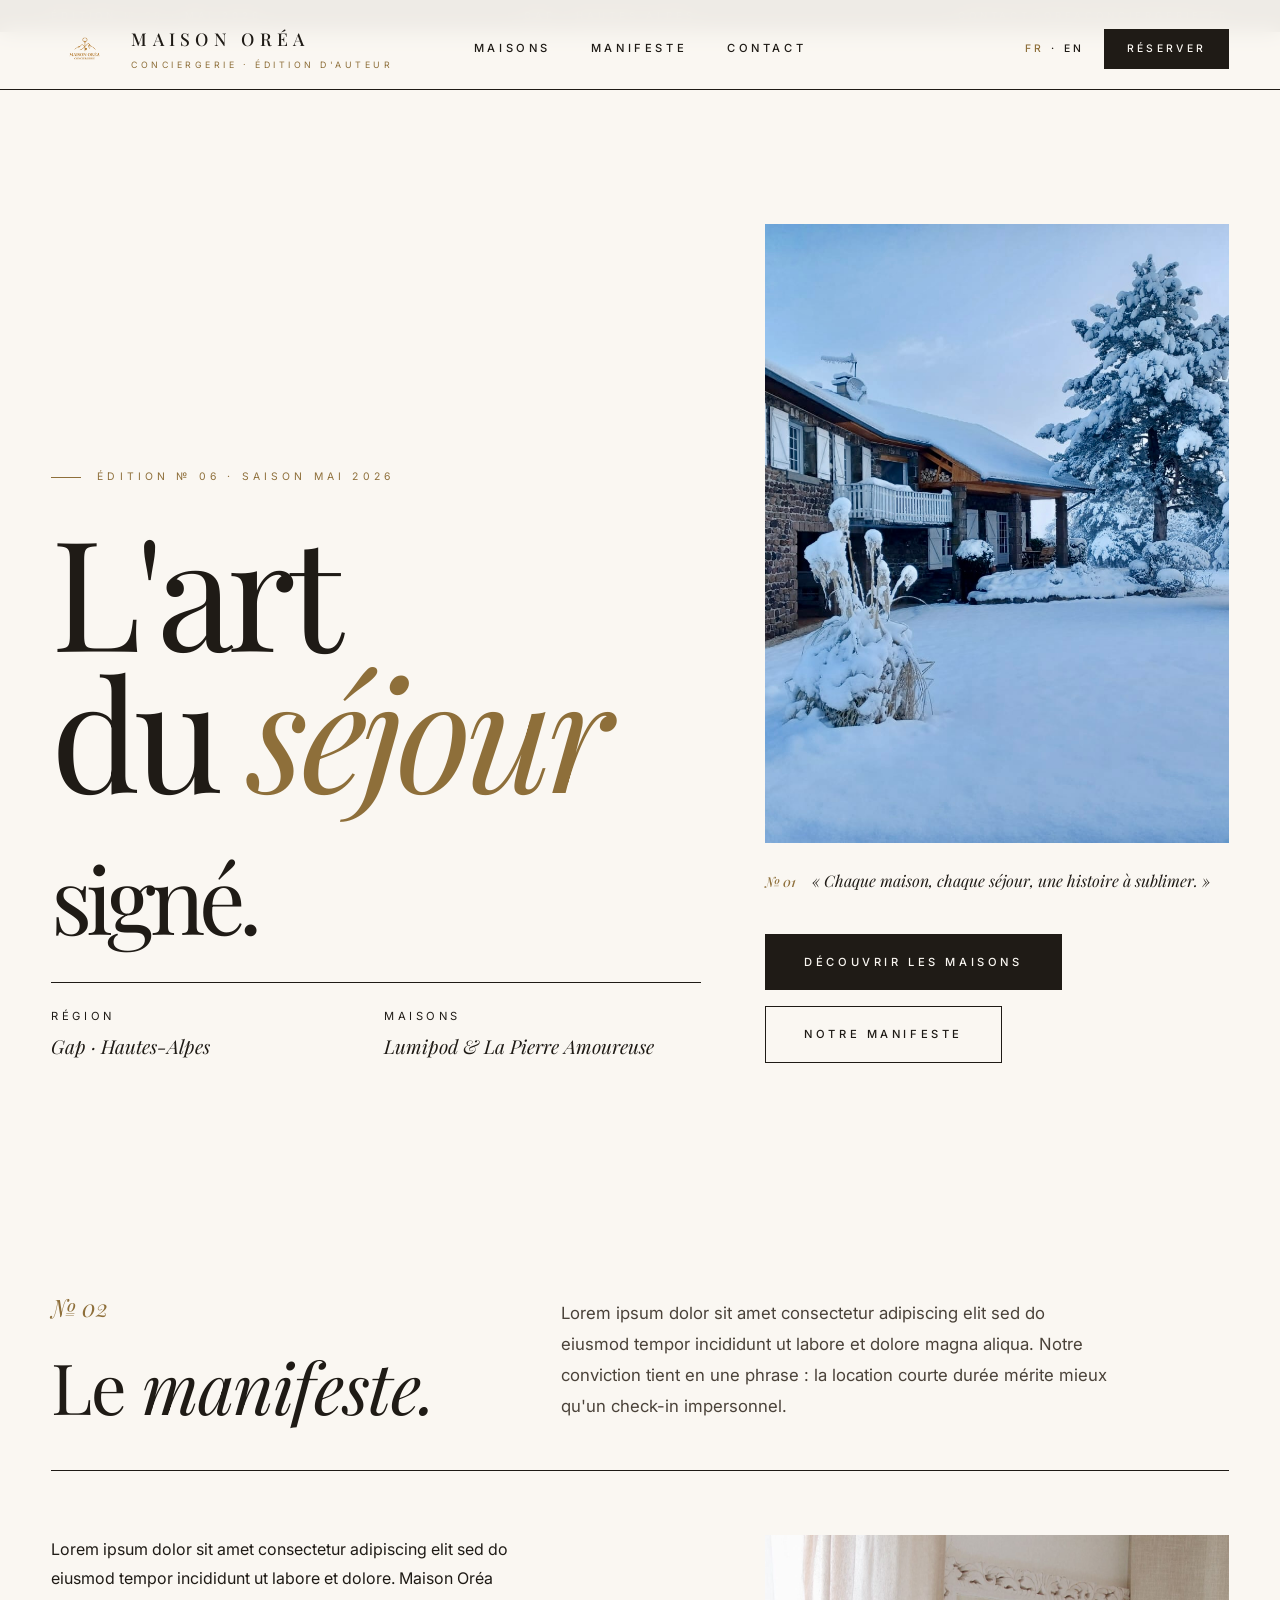
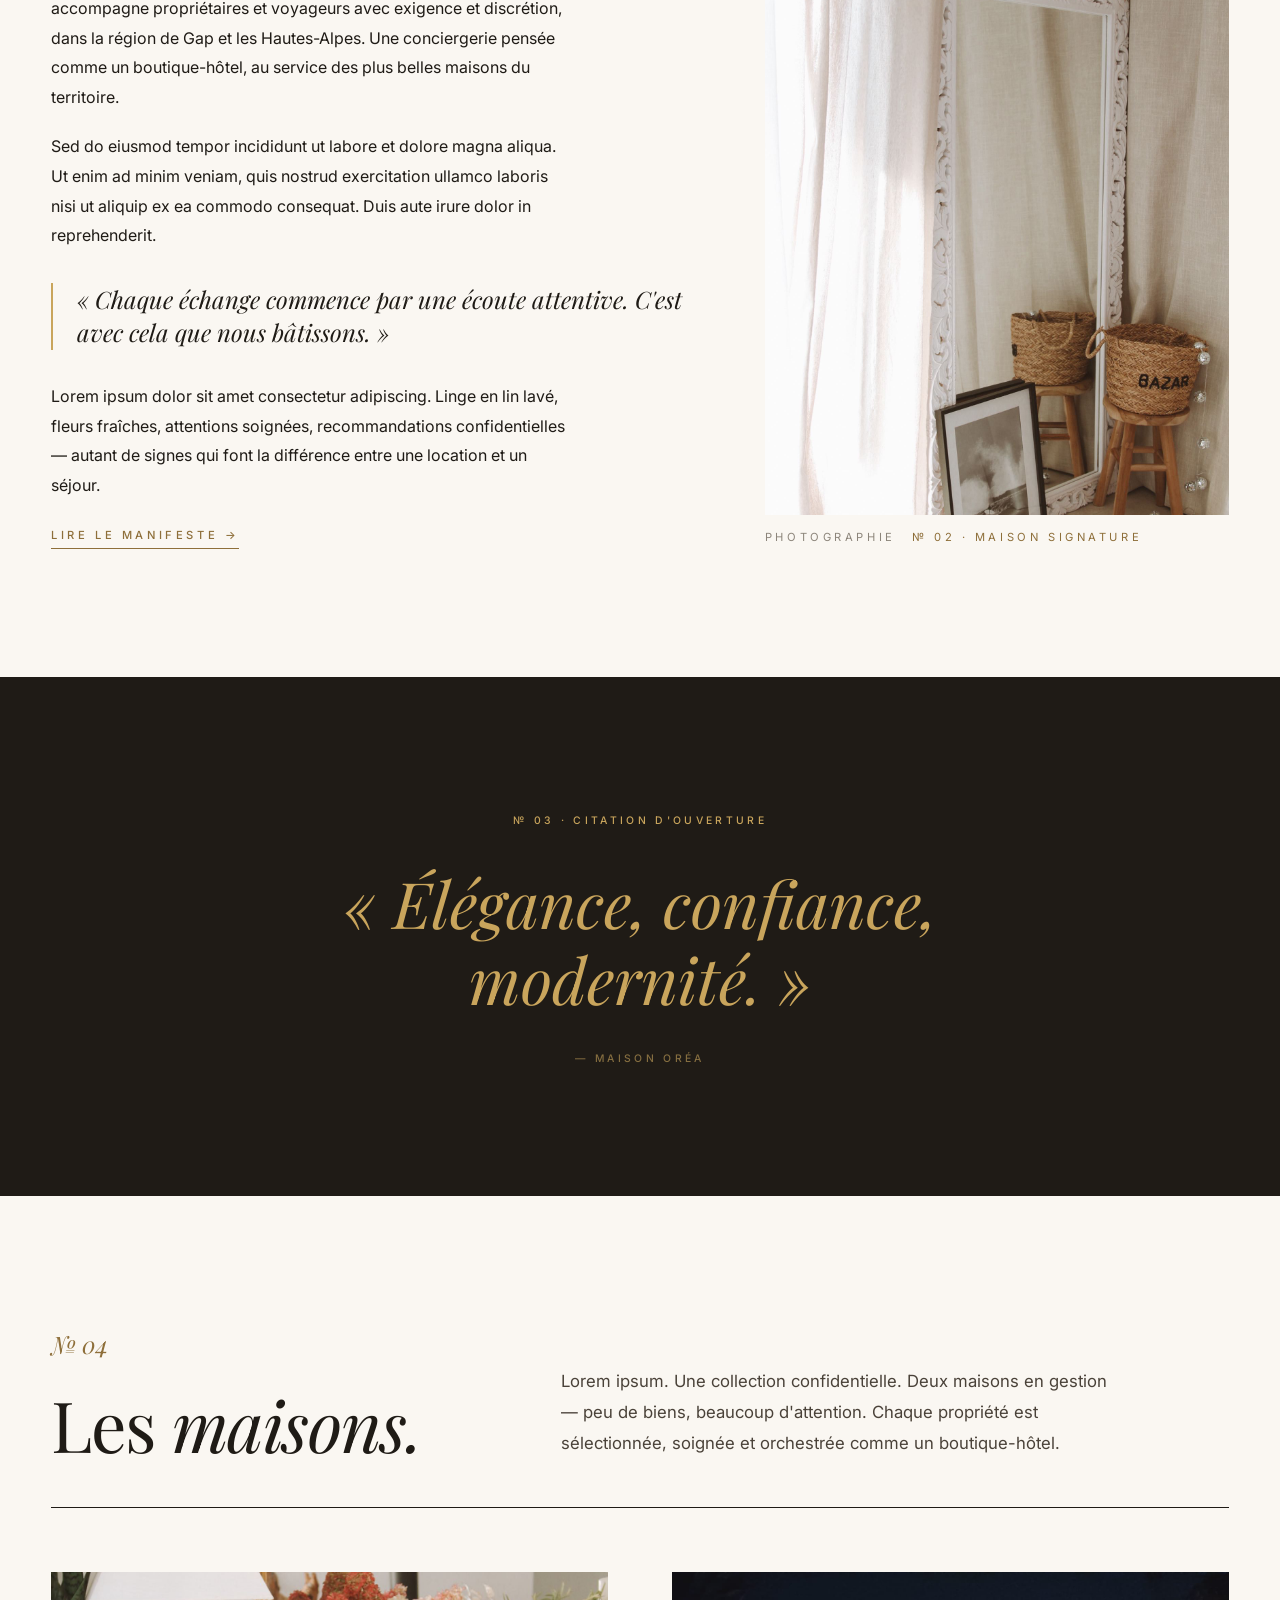
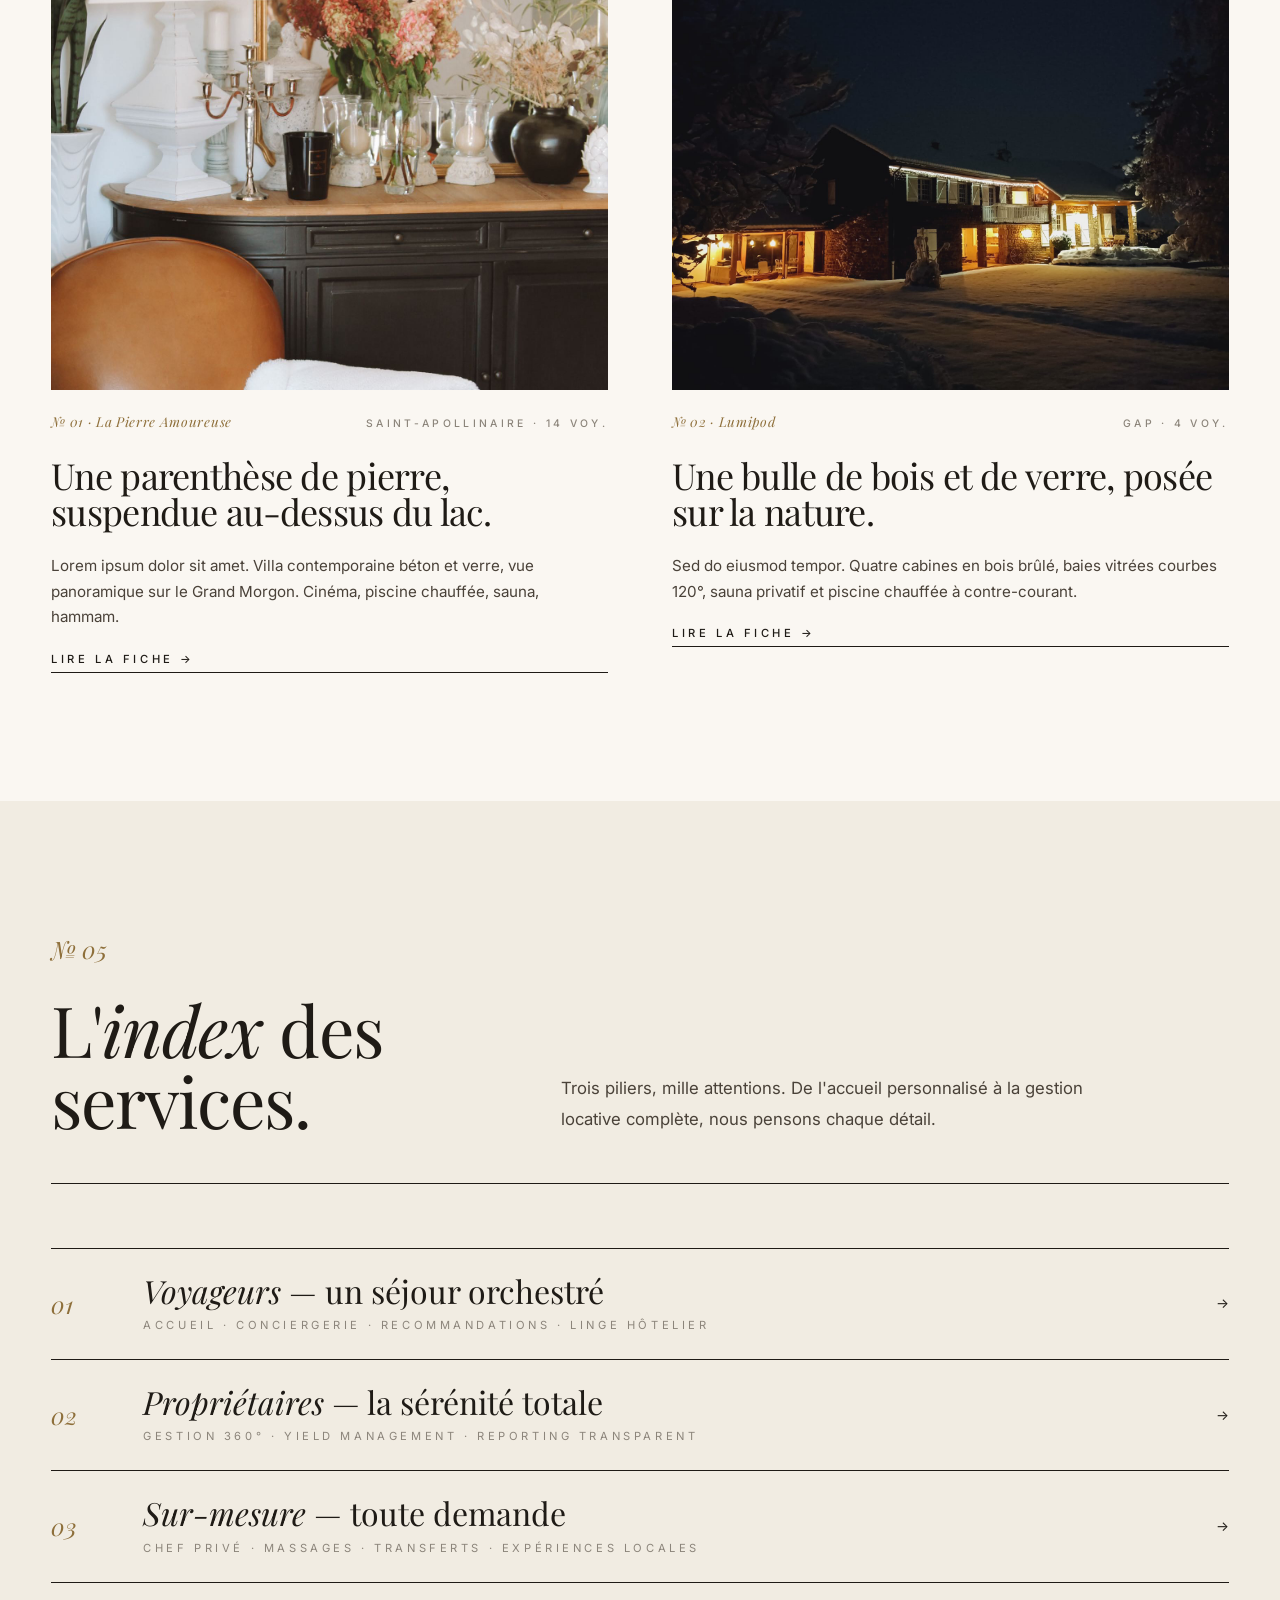
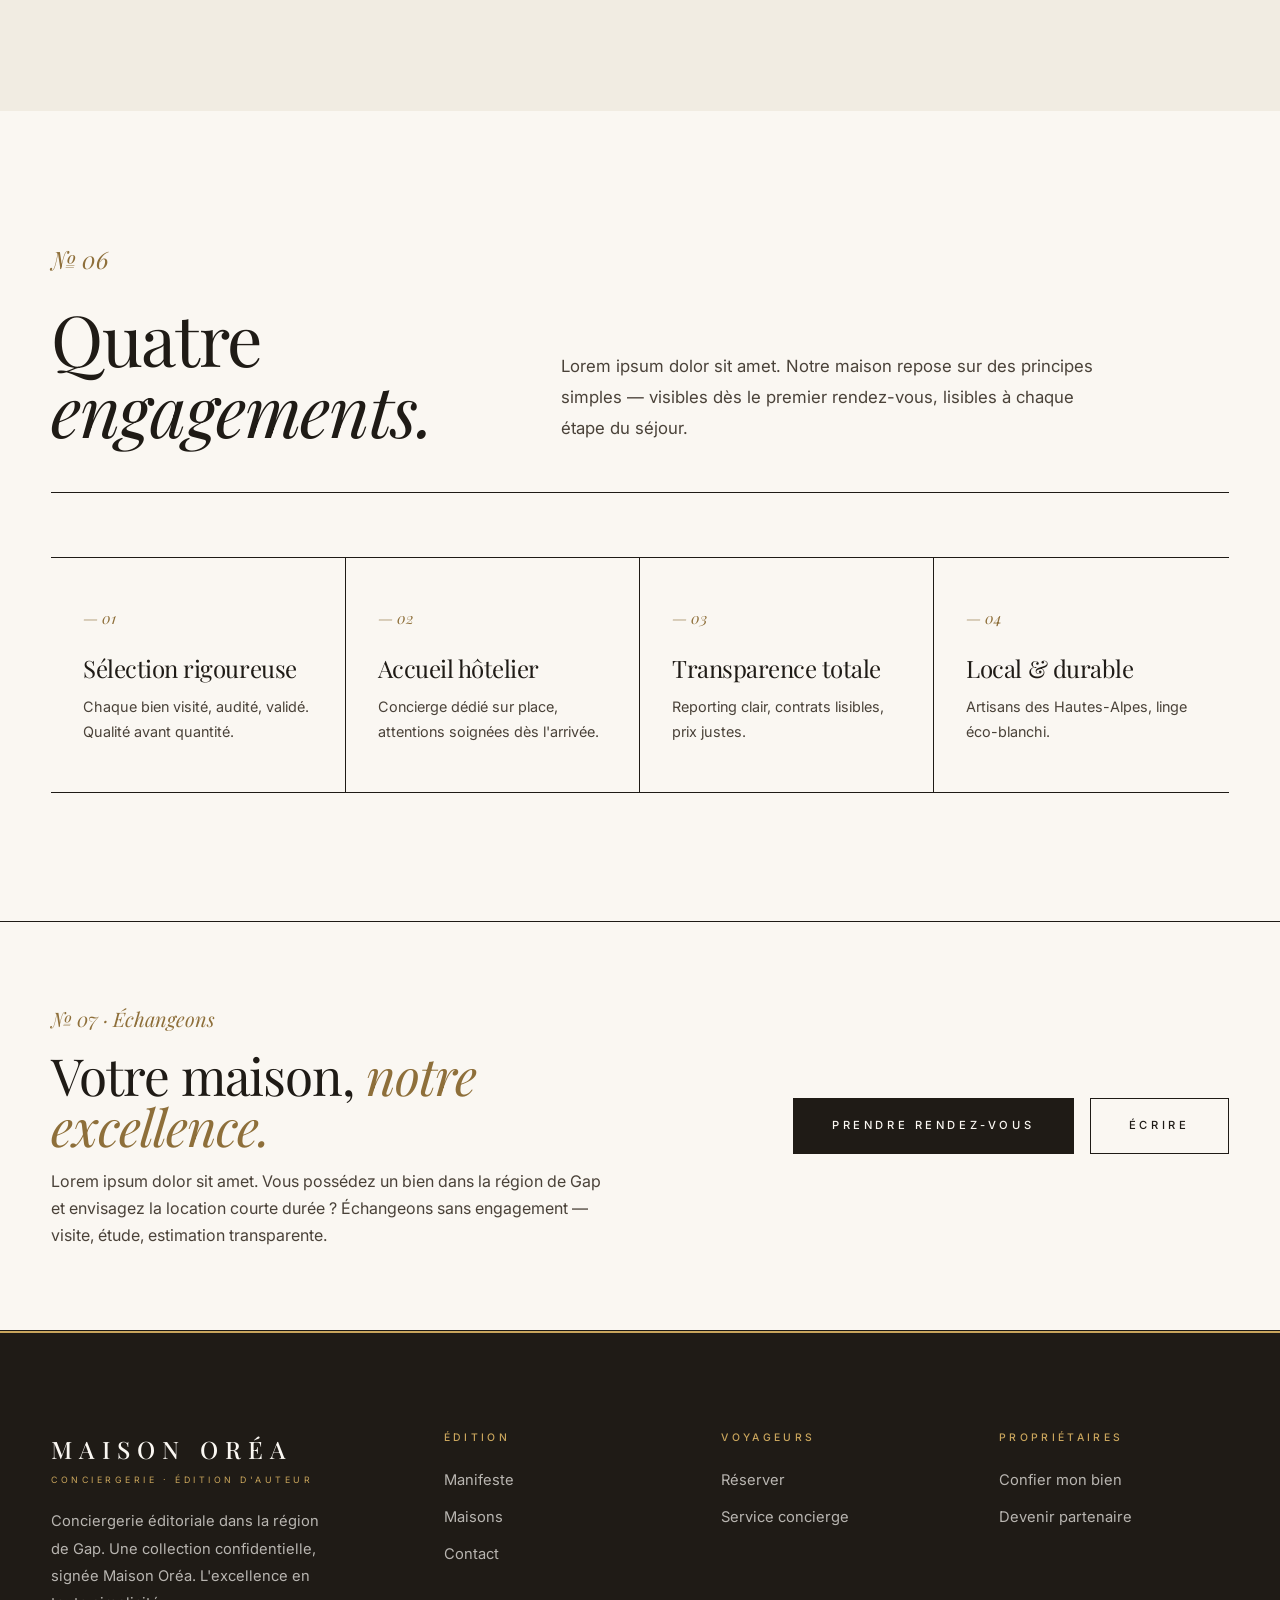
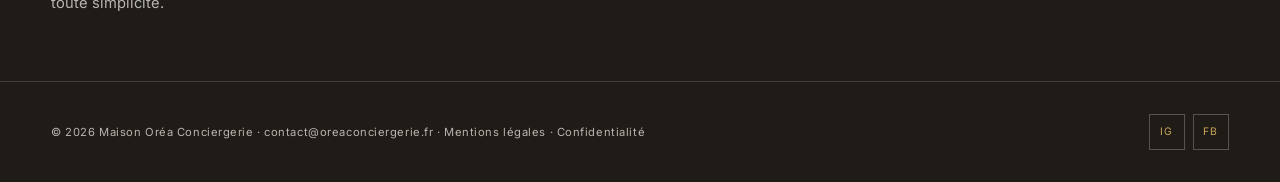
==== index.html @ b803e1fb "Initial upload - Variante 3 Éditorial signature" ====
<!DOCTYPE html>
<html lang="fr">
<head>
<meta charset="UTF-8">
<meta name="viewport" content="width=device-width, initial-scale=1.0">
<title>Maison Oréa — Conciergerie éditoriale · Hautes-Alpes</title>
<meta name="description" content="Maison Oréa, conciergerie d'auteur dans la région de Gap. Une signature éditoriale pour vos séjours et la gestion de vos biens.">
<meta name="theme-color" content="#1F1B16">
<link rel="icon" type="image/png" href="assets/img/logo.png">
<link rel="preconnect" href="https://fonts.googleapis.com"><link rel="preconnect" href="https://fonts.gstatic.com" crossorigin>
<link href="https://fonts.googleapis.com/css2?family=Playfair+Display:ital,wght@0,300;0,400;0,500;0,600;1,400;1,500&family=Inter:wght@300;400;500;600&display=swap" rel="stylesheet">
<link rel="stylesheet" href="assets/css/style.css">
</head>
<body>

<!-- Bandeau édition -->
<div class="masthead-bandeau">
  <span>Édition <span class="or">№ 06</span> · Mai 2026</span>
  <span>Gap · Hautes-Alpes</span>
  <span>contact<span class="or">@</span>oreaconciergerie.fr</span>
</div>

<!-- HEADER -->
<header class="site-header">
  <div class="nav-row">
    <a href="index.html" class="brand"><img src="assets/img/logo.png" alt="Maison Oréa"><span><span class="brand-name">MAISON ORÉA</span><span class="brand-tag">Conciergerie · Édition d'auteur</span></span></a>
    <nav class="main-nav"><a href="logements.html">Maisons</a><a href="a-propos.html">Manifeste</a><a href="contact.html">Contact</a></nav>
    <div class="header-actions"><span class="lang-toggle"><span class="active">FR</span> · EN</span><a href="contact.html" class="btn-header">Réserver</a><button class="menu-toggle"><span></span><span></span><span></span></button></div>
  </div>
</header>
<nav class="mobile-nav"><a href="index.html">Accueil</a><a href="logements.html">Maisons</a><a href="a-propos.html">Manifeste</a><a href="contact.html">Contact</a><a href="contact.html" class="mobile-cta">Nous contacter</a></nav>

<!-- HERO ÉDITORIAL -->
<section class="hero">
  <span class="hero-side">№ 01 · Couverture</span>
  <div class="hero-grid">
    <div class="hero-left fade-in">
      <div class="hero-edition">Édition № 06 · Saison Mai 2026</div>
      <h1 class="hero-title">L'art<br>du <em>séjour</em><br><span class="smaller">signé.</span></h1>
      <div class="hero-meta">
        <div>Région<strong>Gap · Hautes-Alpes</strong></div>
        <div>Maisons<strong>Lumipod & La Pierre Amoureuse</strong></div>
      </div>
    </div>
    <div class="hero-right fade-in">
      <div class="hero-image">
        <img src="assets/img/michel-hero.jpg" alt="Maison Oréa" fetchpriority="high">
      </div>
      <div class="hero-caption"><span class="num">№ 01</span><span><em>« Chaque maison, chaque séjour, une histoire à sublimer. »</em></span></div>
      <div class="hero-actions">
        <a href="logements.html" class="btn btn-primary">Découvrir les maisons</a>
        <a href="a-propos.html" class="btn btn-ghost">Notre manifeste</a>
      </div>
    </div>
  </div>
</section>

<!-- SECTION 02 - Manifeste -->
<section class="editorial-section">
  <div class="container">
    <div class="section-head fade-up">
      <div class="left">
        <span class="num">№ 02</span>
        <h2>Le <em class="italic">manifeste.</em></h2>
      </div>
      <p class="right">Lorem ipsum dolor sit amet consectetur adipiscing elit sed do eiusmod tempor incididunt ut labore et dolore magna aliqua. Notre conviction tient en une phrase : la location courte durée mérite mieux qu'un check-in impersonnel.</p>
    </div>

    <div class="editorial-block col-7-5 fade-up">
      <div class="editorial-text">
        <p>Lorem ipsum dolor sit amet consectetur adipiscing elit sed do eiusmod tempor incididunt ut labore et dolore. Maison Oréa accompagne propriétaires et voyageurs avec exigence et discrétion, dans la région de Gap et les Hautes-Alpes. Une conciergerie pensée comme un boutique-hôtel, au service des plus belles maisons du territoire.</p>
        <p>Sed do eiusmod tempor incididunt ut labore et dolore magna aliqua. Ut enim ad minim veniam, quis nostrud exercitation ullamco laboris nisi ut aliquip ex ea commodo consequat. Duis aute irure dolor in reprehenderit.</p>
        <p class="note">« Chaque échange commence par une écoute attentive. C'est avec cela que nous bâtissons. »</p>
        <p>Lorem ipsum dolor sit amet consectetur adipiscing. Linge en lin lavé, fleurs fraîches, attentions soignées, recommandations confidentielles — autant de signes qui font la différence entre une location et un séjour.</p>
        <a href="a-propos.html" class="link-arrow gold">Lire le manifeste →</a>
      </div>
      <div>
        <div class="editorial-image">
          <img src="assets/img/josiane-2.jpg" alt="Intérieur" loading="lazy">
        </div>
        <div class="editorial-credit"><span>Photographie</span><span class="or">№ 02 · Maison signature</span></div>
      </div>
    </div>
  </div>
</section>

<!-- FULL QUOTE -->
<section class="fullquote">
  <span class="label-cap">№ 03 · Citation d'ouverture</span>
  <p class="fullquote-text"><em>« Élégance, confiance, modernité. »</em></p>
  <p class="label-cap" style="opacity: 0.6;">— Maison Oréa</p>
</section>

<!-- SECTION 04 - Maisons -->
<section class="editorial-section">
  <div class="container">
    <div class="section-head fade-up">
      <div class="left">
        <span class="num">№ 04</span>
        <h2>Les <em class="italic">maisons.</em></h2>
      </div>
      <p class="right">Lorem ipsum. Une collection confidentielle. Deux maisons en gestion — peu de biens, beaucoup d'attention. Chaque propriété est sélectionnée, soignée et orchestrée comme un boutique-hôtel.</p>
    </div>

    <div class="lodge-edit fade-up">
      <article class="lodge-edit-card wide">
        <div class="img-wrap"><img src="assets/img/josiane-1.jpg" alt="La Pierre Amoureuse" loading="lazy"></div>
        <div class="meta-line">
          <span class="num">№ 01 · La Pierre Amoureuse</span>
          <span class="label-cap">Saint-Apollinaire · 14 voy.</span>
        </div>
        <h3>Une parenthèse de pierre, suspendue au-dessus du lac.</h3>
        <p class="desc">Lorem ipsum dolor sit amet. Villa contemporaine béton et verre, vue panoramique sur le Grand Morgon. Cinéma, piscine chauffée, sauna, hammam.</p>
        <a href="logement-pierre-amoureuse.html" class="link-arrow">Lire la fiche →</a>
      </article>
      <article class="lodge-edit-card wide">
        <div class="img-wrap"><img src="assets/img/michel-1.jpg" alt="Lumipod" loading="lazy"></div>
        <div class="meta-line">
          <span class="num">№ 02 · Lumipod</span>
          <span class="label-cap">Gap · 4 voy.</span>
        </div>
        <h3>Une bulle de bois et de verre, posée sur la nature.</h3>
        <p class="desc">Sed do eiusmod tempor. Quatre cabines en bois brûlé, baies vitrées courbes 120°, sauna privatif et piscine chauffée à contre-courant.</p>
        <a href="logement-pierre-amoureuse.html" class="link-arrow">Lire la fiche →</a>
      </article>
    </div>
  </div>
</section>

<!-- SECTION 05 - Index services -->
<section class="editorial-section" style="background: var(--creme);">
  <div class="container">
    <div class="section-head fade-up">
      <div class="left">
        <span class="num">№ 05</span>
        <h2>L'<em class="italic">index</em> des services.</h2>
      </div>
      <p class="right">Trois piliers, mille attentions. De l'accueil personnalisé à la gestion locative complète, nous pensons chaque détail.</p>
    </div>

    <div style="border-top: 1px solid var(--charbon);" class="fade-up">
      <a href="logements.html" class="index-line">
        <span class="num">01</span>
        <div><div class="title"><em>Voyageurs</em> — un séjour orchestré</div><div class="meta" style="margin-top: 0.5rem;">Accueil · Conciergerie · Recommandations · Linge hôtelier</div></div>
        <span class="arrow">→</span>
      </a>
      <a href="contact.html" class="index-line">
        <span class="num">02</span>
        <div><div class="title"><em>Propriétaires</em> — la sérénité totale</div><div class="meta" style="margin-top: 0.5rem;">Gestion 360° · Yield management · Reporting transparent</div></div>
        <span class="arrow">→</span>
      </a>
      <a href="contact.html" class="index-line" style="border-bottom: 1px solid var(--charbon);">
        <span class="num">03</span>
        <div><div class="title"><em>Sur-mesure</em> — toute demande</div><div class="meta" style="margin-top: 0.5rem;">Chef privé · Massages · Transferts · Expériences locales</div></div>
        <span class="arrow">→</span>
      </a>
    </div>
  </div>
</section>

<!-- ENGAGEMENTS 4 colonnes -->
<section class="editorial-section">
  <div class="container">
    <div class="section-head fade-up">
      <div class="left">
        <span class="num">№ 06</span>
        <h2>Quatre <em class="italic">engagements.</em></h2>
      </div>
      <p class="right">Lorem ipsum dolor sit amet. Notre maison repose sur des principes simples — visibles dès le premier rendez-vous, lisibles à chaque étape du séjour.</p>
    </div>
    <div class="fourcols fade-up">
      <div class="fourcols-item"><span class="num">— 01</span><h4>Sélection rigoureuse</h4><p>Chaque bien visité, audité, validé. Qualité avant quantité.</p></div>
      <div class="fourcols-item"><span class="num">— 02</span><h4>Accueil hôtelier</h4><p>Concierge dédié sur place, attentions soignées dès l'arrivée.</p></div>
      <div class="fourcols-item"><span class="num">— 03</span><h4>Transparence totale</h4><p>Reporting clair, contrats lisibles, prix justes.</p></div>
      <div class="fourcols-item"><span class="num">— 04</span><h4>Local & durable</h4><p>Artisans des Hautes-Alpes, linge éco-blanchi.</p></div>
    </div>
  </div>
</section>

<!-- CTA EDITORIAL -->
<section class="cta-band">
  <div class="cta-band-grid">
    <div>
      <span class="numero">№ 07 · Échangeons</span>
      <h2 style="margin-top: 0.85rem;">Votre maison, <em class="italic">notre excellence.</em></h2>
      <p>Lorem ipsum dolor sit amet. Vous possédez un bien dans la région de Gap et envisagez la location courte durée ? Échangeons sans engagement — visite, étude, estimation transparente.</p>
    </div>
    <div class="actions"><a href="contact.html" class="btn btn-primary">Prendre rendez-vous</a><a href="contact.html" class="btn btn-ghost">Écrire</a></div>
  </div>
</section>

<!-- FOOTER -->
<footer class="site-footer">
  <div class="footer-grid">
    <div class="footer-brand">
      <span class="brand-name">MAISON ORÉA</span><span class="brand-tag">Conciergerie · Édition d'auteur</span>
      <p>Conciergerie éditoriale dans la région de Gap. Une collection confidentielle, signée Maison Oréa. L'excellence en toute simplicité.</p>
    </div>
    <div class="footer-col"><h5>Édition</h5><ul><li><a href="a-propos.html">Manifeste</a></li><li><a href="logements.html">Maisons</a></li><li><a href="contact.html">Contact</a></li></ul></div>
    <div class="footer-col"><h5>Voyageurs</h5><ul><li><a href="logements.html">Réserver</a></li><li><a href="contact.html">Service concierge</a></li></ul></div>
    <div class="footer-col"><h5>Propriétaires</h5><ul><li><a href="contact.html">Confier mon bien</a></li><li><a href="contact.html">Devenir partenaire</a></li></ul></div>
  </div>
  <div class="footer-bottom">
    <div>© 2026 Maison Oréa Conciergerie · contact@oreaconciergerie.fr · Mentions légales · Confidentialité</div>
    <div class="social"><a href="https://www.instagram.com/oreaconciergerie" target="_blank" rel="noopener">IG</a><a href="#">FB</a></div>
  </div>
</footer>

<script src="assets/js/app.js"></script>
</body>
</html>
---- assets/css/style.css ----
/* =====================================================
   MAISON ORÉA — VARIANTE 03 · ÉDITORIAL SIGNATURE
   Esprit : magazine de couture, archive éditoriale, signature
   contemporaine. Sobre, mémorable, asymétrique.
   ===================================================== */

:root {
  --charbon: #1F1B16;
  --noir: #0E0D0A;
  --ivoire: #FAF7F2;
  --creme: #F1ECE2;
  --or-pale: #C9A55C;
  --or-fonce: #8E6F3A;
  --argile: #4A4239;
  --pierre: #8C857B;
  --filet: #1F1B16;

  --serif: 'Playfair Display', 'GT Sectra', 'Cormorant Garamond', Georgia, serif;
  --sans: 'Inter', -apple-system, BlinkMacSystemFont, sans-serif;
  --gutter: clamp(1.5rem, 4vw, 4rem);
  --ease: cubic-bezier(0.22, 1, 0.36, 1);
}

*,*::before,*::after { box-sizing: border-box; margin: 0; padding: 0; }
html { scroll-behavior: smooth; }
body {
  font-family: var(--sans); font-size: 16px; line-height: 1.7;
  color: var(--charbon); background: var(--ivoire);
  -webkit-font-smoothing: antialiased;
  overflow-x: hidden;
}
img { max-width: 100%; display: block; }
a { color: inherit; text-decoration: none; transition: opacity 0.3s var(--ease); }
button { font: inherit; cursor: pointer; border: 0; background: none; }

h1,h2,h3,h4 { font-family: var(--serif); font-weight: 400; color: var(--charbon); line-height: 1; letter-spacing: -0.02em; }
h1 { font-size: clamp(3.5rem, 12vw, 12rem); font-weight: 300; }
h2 { font-size: clamp(2.5rem, 6vw, 5rem); font-weight: 400; }
h3 { font-size: clamp(1.5rem, 3vw, 2.5rem); }
h4 { font-size: 1.25rem; font-weight: 500; }

em, .italic { font-style: italic; }

.eyebrow {
  font-family: var(--sans); font-size: 0.7rem; font-weight: 500;
  letter-spacing: 0.4em; text-transform: uppercase; color: var(--charbon);
  display: inline-block;
}
.eyebrow.gold { color: var(--or-fonce); }
.eyebrow.light { color: var(--or-pale); }

.lead { font-size: 1.05rem; line-height: 1.85; color: var(--argile); }
.muted { color: var(--pierre); }
.numero {
  font-family: var(--serif); font-style: italic; font-weight: 400;
  font-size: 1.25rem; color: var(--or-fonce);
}
.label-cap {
  font-family: var(--sans); font-size: 0.65rem; font-weight: 500;
  letter-spacing: 0.32em; text-transform: uppercase; color: var(--pierre);
}

.container { max-width: 1400px; margin: 0 auto; padding-inline: var(--gutter); }
.container-narrow { max-width: 880px; margin: 0 auto; padding-inline: var(--gutter); }
.container-wide { max-width: 1600px; margin: 0 auto; padding-inline: var(--gutter); }
section { padding-block: clamp(4rem, 8vw, 8rem); position: relative; }

/* Filets éditoriaux */
.filet { display: block; height: 1px; background: var(--charbon); width: 100%; }
.filet-or { background: var(--or-pale); }
.filet-thick { height: 2px; }
.filet-short { width: 40px; }

/* ---------- Buttons ---------- */
.btn {
  display: inline-flex; align-items: center; gap: 0.85rem;
  padding: 1.1rem 2.4rem;
  font-size: 0.7rem; font-weight: 500; letter-spacing: 0.32em; text-transform: uppercase;
  border: 1px solid transparent; transition: all 0.4s var(--ease);
}
.btn-primary { background: var(--charbon); color: var(--ivoire); }
.btn-primary:hover { background: var(--noir); }
.btn-ghost { background: transparent; color: var(--charbon); border-color: var(--charbon); }
.btn-ghost:hover { background: var(--charbon); color: var(--ivoire); }
.btn-ghost.light { color: var(--ivoire); border-color: rgba(250,247,242,0.4); }
.btn-ghost.light:hover { background: var(--ivoire); color: var(--charbon); }
.btn-or { background: var(--or-pale); color: var(--charbon); }
.btn-or:hover { background: var(--or-fonce); color: var(--ivoire); }

.link-arrow {
  display: inline-flex; align-items: center; gap: 0.7rem;
  font-size: 0.7rem; font-weight: 500; letter-spacing: 0.32em; text-transform: uppercase;
  color: var(--charbon); padding-bottom: 4px; position: relative;
}
.link-arrow::after { content: ''; position: absolute; left: 0; right: 0; bottom: 0; height: 1px; background: currentColor; transform: scaleX(1); transform-origin: left; transition: transform 0.4s var(--ease); }
.link-arrow:hover::after { transform: scaleX(0.4); transform-origin: left; }
.link-arrow.gold { color: var(--or-fonce); }

/* ---------- Header / Masthead ---------- */
.site-header {
  position: fixed; inset: 0 0 auto 0; z-index: 100;
  padding: 1.5rem var(--gutter) 1rem;
  background: rgba(250,247,242,0.95); backdrop-filter: blur(10px);
  border-bottom: 1px solid var(--charbon); transition: padding 0.4s var(--ease);
}
.site-header.scrolled { padding: 0.85rem var(--gutter); }
.nav-row { max-width: 1600px; margin: 0 auto; display: grid; grid-template-columns: 1fr auto 1fr; align-items: center; gap: 1.5rem; }
.brand { display: inline-flex; align-items: center; gap: 0.85rem; }
.brand img { height: 38px; }
.brand-name { font-family: var(--serif); font-weight: 500; font-size: 1.1rem; letter-spacing: 0.3em; color: var(--charbon); }
.brand-tag { font-size: 0.55rem; letter-spacing: 0.4em; text-transform: uppercase; color: var(--or-fonce); display: block; margin-top: 4px; }

.main-nav { display: flex; gap: 2.5rem; justify-content: center; }
.main-nav a { font-size: 0.7rem; font-weight: 500; letter-spacing: 0.32em; text-transform: uppercase; color: var(--charbon); position: relative; padding-block: 4px; }
.main-nav a:hover, .main-nav a.active { color: var(--or-fonce); }

.header-actions { display: flex; align-items: center; gap: 1.25rem; justify-content: flex-end; }
.lang-toggle { font-size: 0.65rem; letter-spacing: 0.32em; text-transform: uppercase; color: var(--charbon); font-weight: 500; }
.lang-toggle .active { color: var(--or-fonce); }

.btn-header {
  padding: 0.7rem 1.4rem; font-size: 0.65rem; font-weight: 500; letter-spacing: 0.32em; text-transform: uppercase;
  background: var(--charbon); color: var(--ivoire); transition: all 0.3s var(--ease);
}
.btn-header:hover { background: var(--or-fonce); }

.menu-toggle { display: none; flex-direction: column; gap: 5px; padding: 8px; }
.menu-toggle span { display: block; width: 22px; height: 1px; background: var(--charbon); transition: all 0.3s var(--ease); }
.menu-toggle.open span:nth-child(1) { transform: translateY(6px) rotate(45deg); }
.menu-toggle.open span:nth-child(2) { opacity: 0; }
.menu-toggle.open span:nth-child(3) { transform: translateY(-6px) rotate(-45deg); }
@media (max-width: 1024px) { .main-nav, .lang-toggle, .btn-header { display: none; } .nav-row { grid-template-columns: auto 1fr; } .header-actions { justify-content: flex-end; } .menu-toggle { display: inline-flex; } }

.mobile-nav { position: fixed; inset: 0; background: var(--charbon); z-index: 99; transform: translateY(-100%); transition: transform 0.6s var(--ease); display: flex; flex-direction: column; padding: 110px var(--gutter); gap: 0.75rem; }
.mobile-nav.open { transform: translateY(0); }
.mobile-nav a { font-family: var(--serif); font-size: 2.5rem; color: var(--ivoire); font-weight: 300; padding-block: 0.85rem; border-bottom: 1px solid rgba(250,247,242,0.15); }
.mobile-nav .mobile-cta { background: var(--or-pale); padding: 1rem 1.5rem; text-align: center; font-family: var(--sans); font-size: 0.7rem; letter-spacing: 0.32em; text-transform: uppercase; border: 0; margin-top: 1rem; color: var(--charbon); }

/* Bandeau "Édition" */
.masthead-bandeau {
  display: flex; justify-content: space-between; align-items: center;
  padding: 0.5rem var(--gutter);
  background: var(--charbon); color: var(--ivoire);
  font-size: 0.6rem; letter-spacing: 0.4em; text-transform: uppercase;
}
.masthead-bandeau .or { color: var(--or-pale); }

/* ---------- HERO ÉDITORIAL ---------- */
.hero {
  padding: 12rem var(--gutter) 6rem;
  position: relative;
}
.hero-grid {
  max-width: 1400px; margin: 0 auto;
  display: grid; grid-template-columns: 7fr 5fr; gap: 4rem;
  align-items: end;
}
.hero-left { position: relative; }
.hero-side {
  position: absolute; top: -3rem; left: -1rem;
  font-family: var(--sans); font-size: 0.6rem; letter-spacing: 0.4em; text-transform: uppercase;
  color: var(--or-fonce); writing-mode: vertical-rl; transform: rotate(180deg);
}
.hero-edition {
  font-family: var(--sans); font-size: 0.65rem; letter-spacing: 0.4em; text-transform: uppercase;
  color: var(--or-fonce); margin-bottom: 2rem;
  display: flex; align-items: center; gap: 1rem;
}
.hero-edition::before { content: ''; display: inline-block; width: 30px; height: 1px; background: var(--or-fonce); }
.hero-title { font-size: clamp(3rem, 12vw, 11rem); line-height: 0.92; letter-spacing: -0.04em; margin-bottom: 0; }
.hero-title em { color: var(--or-fonce); font-style: italic; }
.hero-title .smaller { font-size: 0.6em; }
.hero-meta {
  display: grid; grid-template-columns: 1fr 1fr; gap: 1rem;
  margin-top: 2.5rem; padding-top: 1.5rem; border-top: 1px solid var(--charbon);
}
.hero-meta div { font-size: 0.7rem; letter-spacing: 0.32em; text-transform: uppercase; color: var(--charbon); }
.hero-meta strong { display: block; font-family: var(--serif); font-style: italic; font-weight: 400; font-size: 1.2rem; letter-spacing: 0; text-transform: none; color: var(--charbon); margin-top: 4px; }

.hero-right { display: flex; flex-direction: column; gap: 1.5rem; }
.hero-image {
  aspect-ratio: 3/4; overflow: hidden; position: relative;
}
.hero-image img { width: 100%; height: 100%; object-fit: cover; }
.hero-caption {
  font-family: var(--serif); font-style: italic; font-size: 1rem; color: var(--charbon);
  display: flex; gap: 1rem; align-items: baseline;
}
.hero-caption .num { color: var(--or-fonce); font-weight: 500; font-size: 0.85rem; min-width: 30px; }
.hero-actions { display: flex; gap: 1rem; flex-wrap: wrap; margin-top: 1rem; }

@media (max-width: 1024px) {
  .hero-grid { grid-template-columns: 1fr; gap: 3rem; }
  .hero-side { display: none; }
  .hero { padding-top: 9rem; }
}

/* ---------- Section "Éditorial" ---------- */
.editorial-section { padding-block: clamp(5rem, 10vw, 9rem); }
.section-head {
  display: grid; grid-template-columns: 1fr 1.5fr; gap: 4rem; align-items: end;
  padding-bottom: 3rem; margin-bottom: 4rem;
  border-bottom: 1px solid var(--charbon);
}
.section-head .left .num { color: var(--or-fonce); font-family: var(--serif); font-style: italic; font-size: 1.5rem; margin-bottom: 1.5rem; display: block; }
.section-head .left h2 { font-size: clamp(2.5rem, 5.5vw, 4.5rem); }
.section-head .right { font-size: 1.05rem; line-height: 1.85; color: var(--argile); max-width: 50ch; }
@media (max-width: 1024px) { .section-head { grid-template-columns: 1fr; gap: 2rem; } }

/* Éditorial blocks asymétriques */
.editorial-block { display: grid; gap: 4rem; align-items: start; }
.editorial-block.col-7-5 { grid-template-columns: 7fr 5fr; }
.editorial-block.col-5-7 { grid-template-columns: 5fr 7fr; }
.editorial-text h2 { margin-bottom: 1.5rem; }
.editorial-text p { margin-bottom: 1.25rem; line-height: 1.85; max-width: 52ch; }
.editorial-text .note {
  font-family: var(--serif); font-style: italic; font-size: 1.5rem; line-height: 1.4; color: var(--charbon);
  margin: 2rem 0; padding-left: 1.5rem; border-left: 2px solid var(--or-pale);
}
.editorial-image { aspect-ratio: 4/5; overflow: hidden; }
.editorial-image img { width: 100%; height: 100%; object-fit: cover; }
.editorial-image.tall { aspect-ratio: 3/4.5; }
.editorial-credit { font-size: 0.7rem; letter-spacing: 0.32em; text-transform: uppercase; color: var(--pierre); margin-top: 0.85rem; display: flex; gap: 1rem; }
.editorial-credit .or { color: var(--or-fonce); }
@media (max-width: 1024px) { .editorial-block.col-7-5, .editorial-block.col-5-7 { grid-template-columns: 1fr; } }

/* ---------- Indexes & filets ---------- */
.index-line {
  display: grid; grid-template-columns: 60px 1fr auto; gap: 2rem; align-items: center;
  padding: 1.5rem 0; border-bottom: 1px solid var(--charbon);
  transition: padding 0.3s var(--ease);
}
.index-line:hover { padding-inline: 0.5rem; }
.index-line .num { font-family: var(--serif); font-style: italic; font-size: 1.5rem; color: var(--or-fonce); }
.index-line .title { font-family: var(--serif); font-size: 2rem; line-height: 1.1; }
.index-line .meta { font-size: 0.7rem; letter-spacing: 0.32em; text-transform: uppercase; color: var(--pierre); }
.index-line .arrow { font-size: 0.85rem; color: var(--charbon); }

/* ---------- Logements éditoriaux ---------- */
.lodge-edit { display: grid; grid-template-columns: 1fr 1fr; gap: 4rem; align-items: start; }
.lodge-edit-card {
  display: flex; flex-direction: column; gap: 1.25rem;
}
.lodge-edit-card .img-wrap { aspect-ratio: 4/5; overflow: hidden; }
.lodge-edit-card.wide .img-wrap { aspect-ratio: 16/12; }
.lodge-edit-card img { width: 100%; height: 100%; object-fit: cover; transition: transform 1s var(--ease); }
.lodge-edit-card:hover img { transform: scale(1.02); }
.lodge-edit-card .meta-line { display: flex; justify-content: space-between; align-items: baseline; gap: 1rem; }
.lodge-edit-card .meta-line .num { font-family: var(--serif); font-style: italic; color: var(--or-fonce); font-size: 0.85rem; letter-spacing: 0.05em; }
.lodge-edit-card .label-cap { color: var(--pierre); }
.lodge-edit-card h3 { font-size: 2.25rem; margin-block: 0.25rem; }
.lodge-edit-card .desc { font-size: 0.95rem; color: var(--argile); }

/* ---------- Quote pleine page ---------- */
.fullquote {
  background: var(--charbon); color: var(--ivoire);
  padding: 8rem var(--gutter); text-align: center;
}
.fullquote .label-cap { color: var(--or-pale); }
.fullquote-text {
  font-family: var(--serif); font-size: clamp(2rem, 5vw, 4rem); font-weight: 300;
  line-height: 1.2; max-width: 18ch; margin: 2rem auto;
}
.fullquote-text em { color: var(--or-pale); font-style: italic; }
.fullquote-text::before, .fullquote-text::after {
  font-family: var(--serif); color: var(--or-pale);
}

/* ---------- Index 4 colonnes ---------- */
.fourcols {
  display: grid; grid-template-columns: repeat(4, 1fr); gap: 0;
  border-top: 1px solid var(--charbon); border-bottom: 1px solid var(--charbon);
}
.fourcols-item {
  padding: 3rem 2rem; border-right: 1px solid var(--charbon);
}
.fourcols-item:last-child { border-right: 0; }
.fourcols-item .num { font-family: var(--serif); font-style: italic; font-size: 0.95rem; color: var(--or-fonce); margin-bottom: 1.5rem; display: block; }
.fourcols-item h4 { font-family: var(--serif); font-size: 1.5rem; font-weight: 400; margin-bottom: 0.85rem; }
.fourcols-item p { font-size: 0.9rem; color: var(--argile); line-height: 1.75; }
@media (max-width: 1024px) { .fourcols { grid-template-columns: 1fr 1fr; } .fourcols-item:nth-child(2n) { border-right: 0; } .fourcols-item { border-bottom: 1px solid var(--charbon); } .fourcols-item:nth-last-child(-n+2) { border-bottom: 0; } }
@media (max-width: 600px) { .fourcols { grid-template-columns: 1fr; } .fourcols-item { border-right: 0; border-bottom: 1px solid var(--charbon); } }

/* ---------- CTA editorial band ---------- */
.cta-band {
  background: var(--ivoire); border-block: 1px solid var(--charbon);
  padding: 5rem var(--gutter);
}
.cta-band-grid { max-width: 1400px; margin: 0 auto; display: grid; grid-template-columns: 1.5fr 1fr; gap: 3rem; align-items: center; }
.cta-band h2 { font-size: clamp(2rem, 4vw, 3.5rem); max-width: 18ch; }
.cta-band h2 em { color: var(--or-fonce); }
.cta-band p { color: var(--argile); margin-top: 1rem; max-width: 56ch; }
.cta-band .actions { display: flex; gap: 1rem; flex-wrap: wrap; justify-content: flex-end; }
@media (max-width: 768px) { .cta-band-grid { grid-template-columns: 1fr; } .cta-band .actions { justify-content: flex-start; } }

/* ---------- Footer ---------- */
.site-footer { background: var(--charbon); color: rgba(250,247,242,0.7); padding: 6rem 0 2rem; border-top: 2px solid var(--or-pale); }
.footer-grid { display: grid; grid-template-columns: 1.5fr 1fr 1fr 1fr; gap: 3rem; margin-bottom: 4rem; padding-inline: var(--gutter); }
.footer-brand .brand-name { color: var(--ivoire); font-size: 1.5rem; }
.footer-brand .brand-tag { color: var(--or-pale); }
.footer-brand p { margin-top: 1.25rem; font-size: 0.92rem; max-width: 30ch; line-height: 1.85; }
.footer-col h5 { font-size: 0.65rem; letter-spacing: 0.32em; text-transform: uppercase; color: var(--or-pale); margin-bottom: 1.25rem; font-weight: 500; }
.footer-col ul { list-style: none; }
.footer-col ul li { margin-bottom: 0.6rem; }
.footer-col ul a { font-size: 0.92rem; }
.footer-col ul a:hover { color: var(--or-pale); }
.footer-bottom { display: flex; justify-content: space-between; align-items: center; padding: 2rem var(--gutter) 0; border-top: 1px solid rgba(250,247,242,0.15); font-size: 0.7rem; letter-spacing: 0.05em; flex-wrap: wrap; gap: 1rem; }
.footer-bottom .social { display: flex; gap: 0.5rem; }
.footer-bottom .social a { width: 36px; height: 36px; border: 1px solid rgba(250,247,242,0.25); display: inline-flex; align-items: center; justify-content: center; color: var(--or-pale); font-size: 0.65rem; letter-spacing: 0.1em; transition: all 0.3s var(--ease); }
.footer-bottom .social a:hover { background: var(--or-pale); border-color: var(--or-pale); color: var(--charbon); }
@media (max-width: 1024px) { .footer-grid { grid-template-columns: 1fr 1fr; } }
@media (max-width: 600px) { .footer-grid { grid-template-columns: 1fr; gap: 2.5rem; } .footer-bottom { flex-direction: column; text-align: center; } }

/* ---------- Page hero (inner) ---------- */
.page-hero {
  padding: 11rem var(--gutter) 4rem;
  border-bottom: 1px solid var(--charbon);
}
.page-hero-grid {
  max-width: 1400px; margin: 0 auto;
  display: grid; grid-template-columns: 7fr 5fr; gap: 4rem; align-items: end;
}
.page-hero h1 { font-size: clamp(3rem, 9vw, 8rem); margin-bottom: 0; }
.page-hero h1 em { color: var(--or-fonce); }
.page-hero .right { padding-bottom: 1rem; }
.page-hero .lead { font-size: 1.05rem; line-height: 1.85; max-width: 50ch; }
.breadcrumb { font-size: 0.65rem; letter-spacing: 0.32em; text-transform: uppercase; color: var(--or-fonce); margin-bottom: 2rem; display: flex; gap: 0.65rem; align-items: center; }
.breadcrumb .sep { color: var(--charbon); }
.breadcrumb a { color: var(--charbon); }
@media (max-width: 1024px) { .page-hero-grid { grid-template-columns: 1fr; gap: 2rem; } }

/* ---------- Animations ---------- */
.fade-up, .fade-in { opacity: 0; transition: opacity 1s var(--ease), transform 1s var(--ease); }
.fade-up { transform: translateY(28px); }
.fade-up.in, .fade-in.in { opacity: 1; transform: translateY(0); }
@media (prefers-reduced-motion: reduce) { *,*::before,*::after { transition-duration: 0.01ms !important; animation-duration: 0.01ms !important; } .fade-up, .fade-in { opacity: 1; transform: none; } }

/* ---------- Form (contact) ---------- */
.form { background: var(--ivoire); padding: 0; }
.form h3 { font-size: 2.25rem; margin-bottom: 0.5rem; }
.field { margin-bottom: 1.5rem; padding-bottom: 1.5rem; border-bottom: 1px solid var(--charbon); }
.field:last-of-type { border-bottom: 0; }
.field label { display: block; font-size: 0.65rem; letter-spacing: 0.32em; text-transform: uppercase; color: var(--or-fonce); margin-bottom: 0.6rem; font-weight: 500; }
.field input, .field select, .field textarea { width: 100%; padding: 0.75rem 0; border: 0; background: transparent; font-family: var(--serif); font-size: 1.25rem; color: var(--charbon); border-bottom: 0; }
.field input:focus, .field select:focus, .field textarea:focus { outline: 0; }
.field textarea { font-family: var(--sans); font-size: 1rem; min-height: 100px; }
.field-row { display: grid; grid-template-columns: 1fr 1fr; gap: 2rem; }

/* ---------- Logement detail ---------- */
.lodge-gallery { display: grid; grid-template-columns: 2fr 1fr 1fr; grid-template-rows: 1fr 1fr; gap: 0.5rem; height: 600px; margin-bottom: 4rem; }
.lodge-gallery > div { overflow: hidden; }
.lodge-gallery img { width: 100%; height: 100%; object-fit: cover; }
.lodge-gallery > div:first-child { grid-row: span 2; }
@media (max-width: 768px) { .lodge-gallery { grid-template-columns: 1fr; grid-template-rows: 280px; height: auto; } .lodge-gallery > div:first-child { grid-row: auto; } }

.amenity-grid { display: grid; grid-template-columns: repeat(2, 1fr); gap: 0; border-top: 1px solid var(--charbon); }
.amenity { display: grid; grid-template-columns: 40px 1fr; gap: 1rem; padding: 1rem 0; border-bottom: 1px solid var(--charbon); align-items: center; font-size: 0.95rem; color: var(--argile); }
.amenity:nth-child(odd) { border-right: 1px solid var(--charbon); padding-right: 2rem; }
.amenity:nth-child(even) { padding-left: 2rem; }
.amenity .num { font-family: var(--serif); font-style: italic; color: var(--or-fonce); font-size: 0.9rem; }
@media (max-width: 600px) { .amenity-grid { grid-template-columns: 1fr; } .amenity:nth-child(odd) { border-right: 0; padding-right: 0; } .amenity:nth-child(even) { padding-left: 0; } }
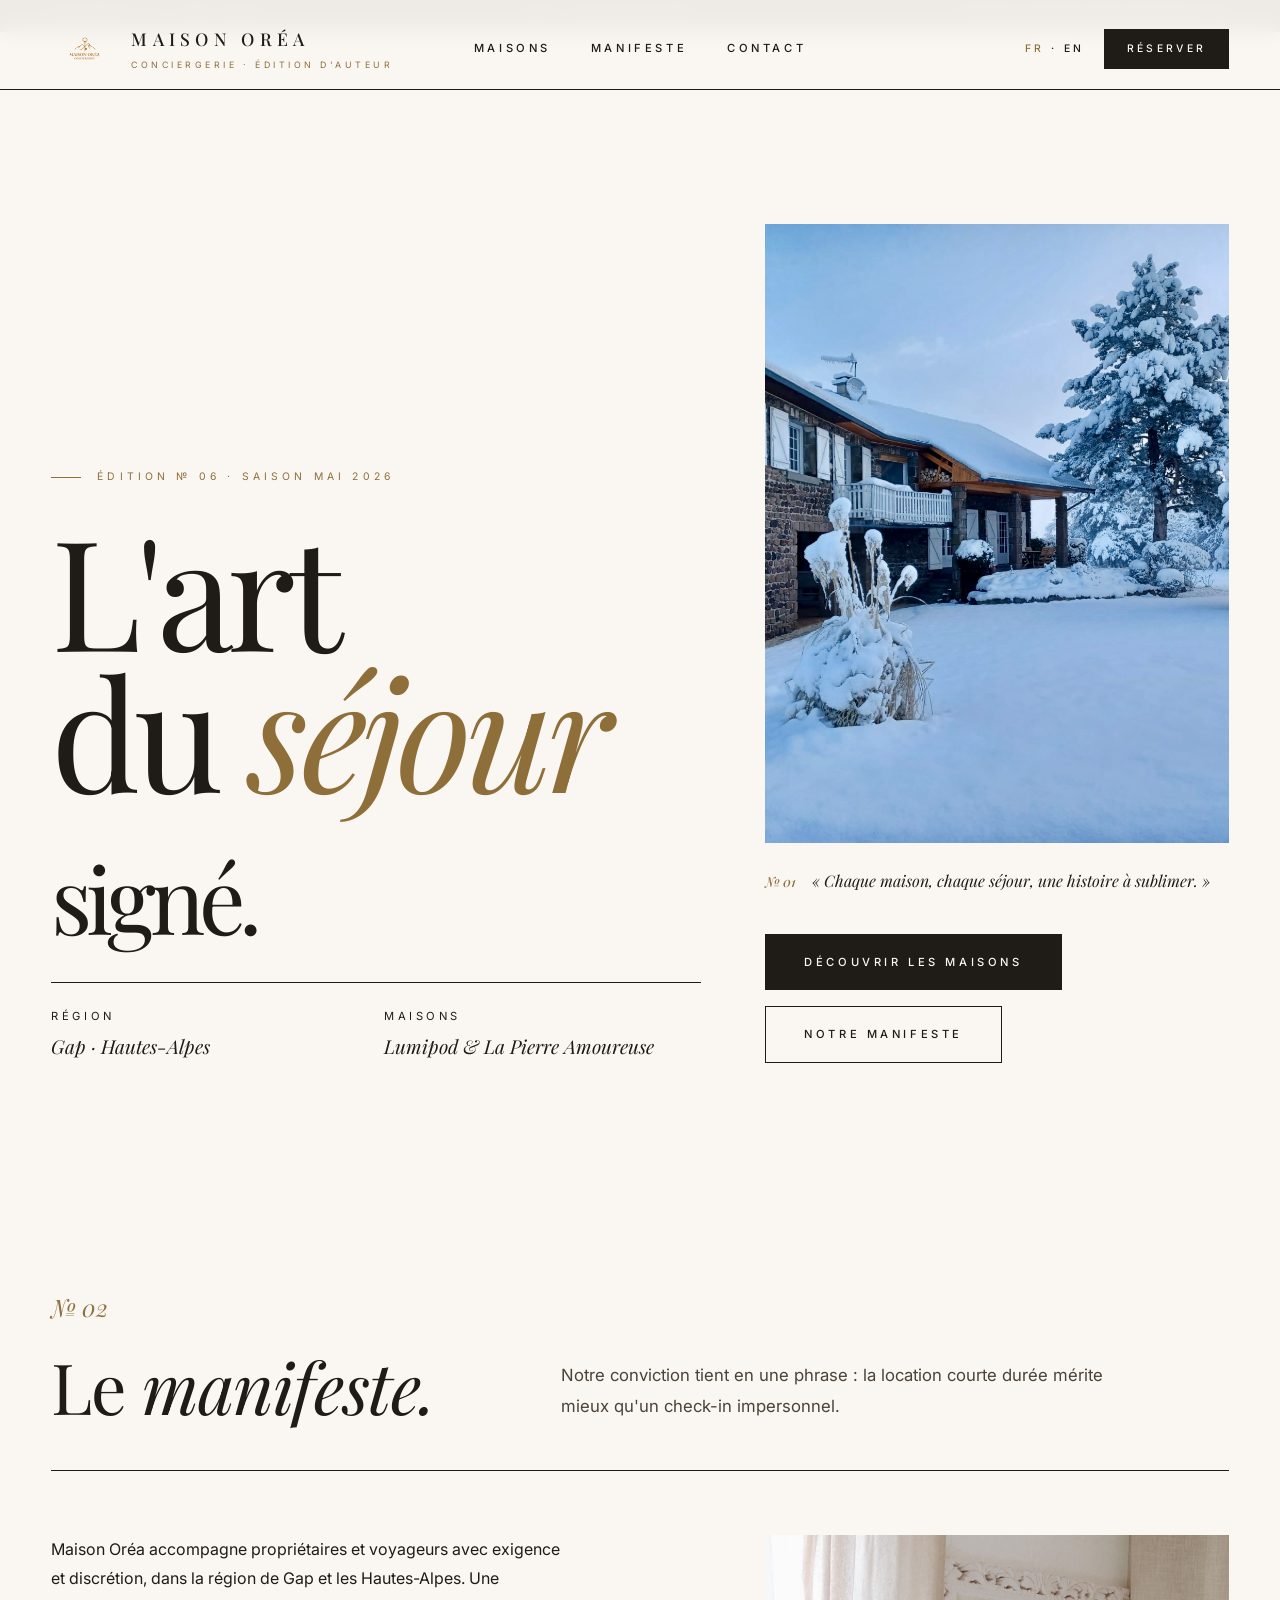
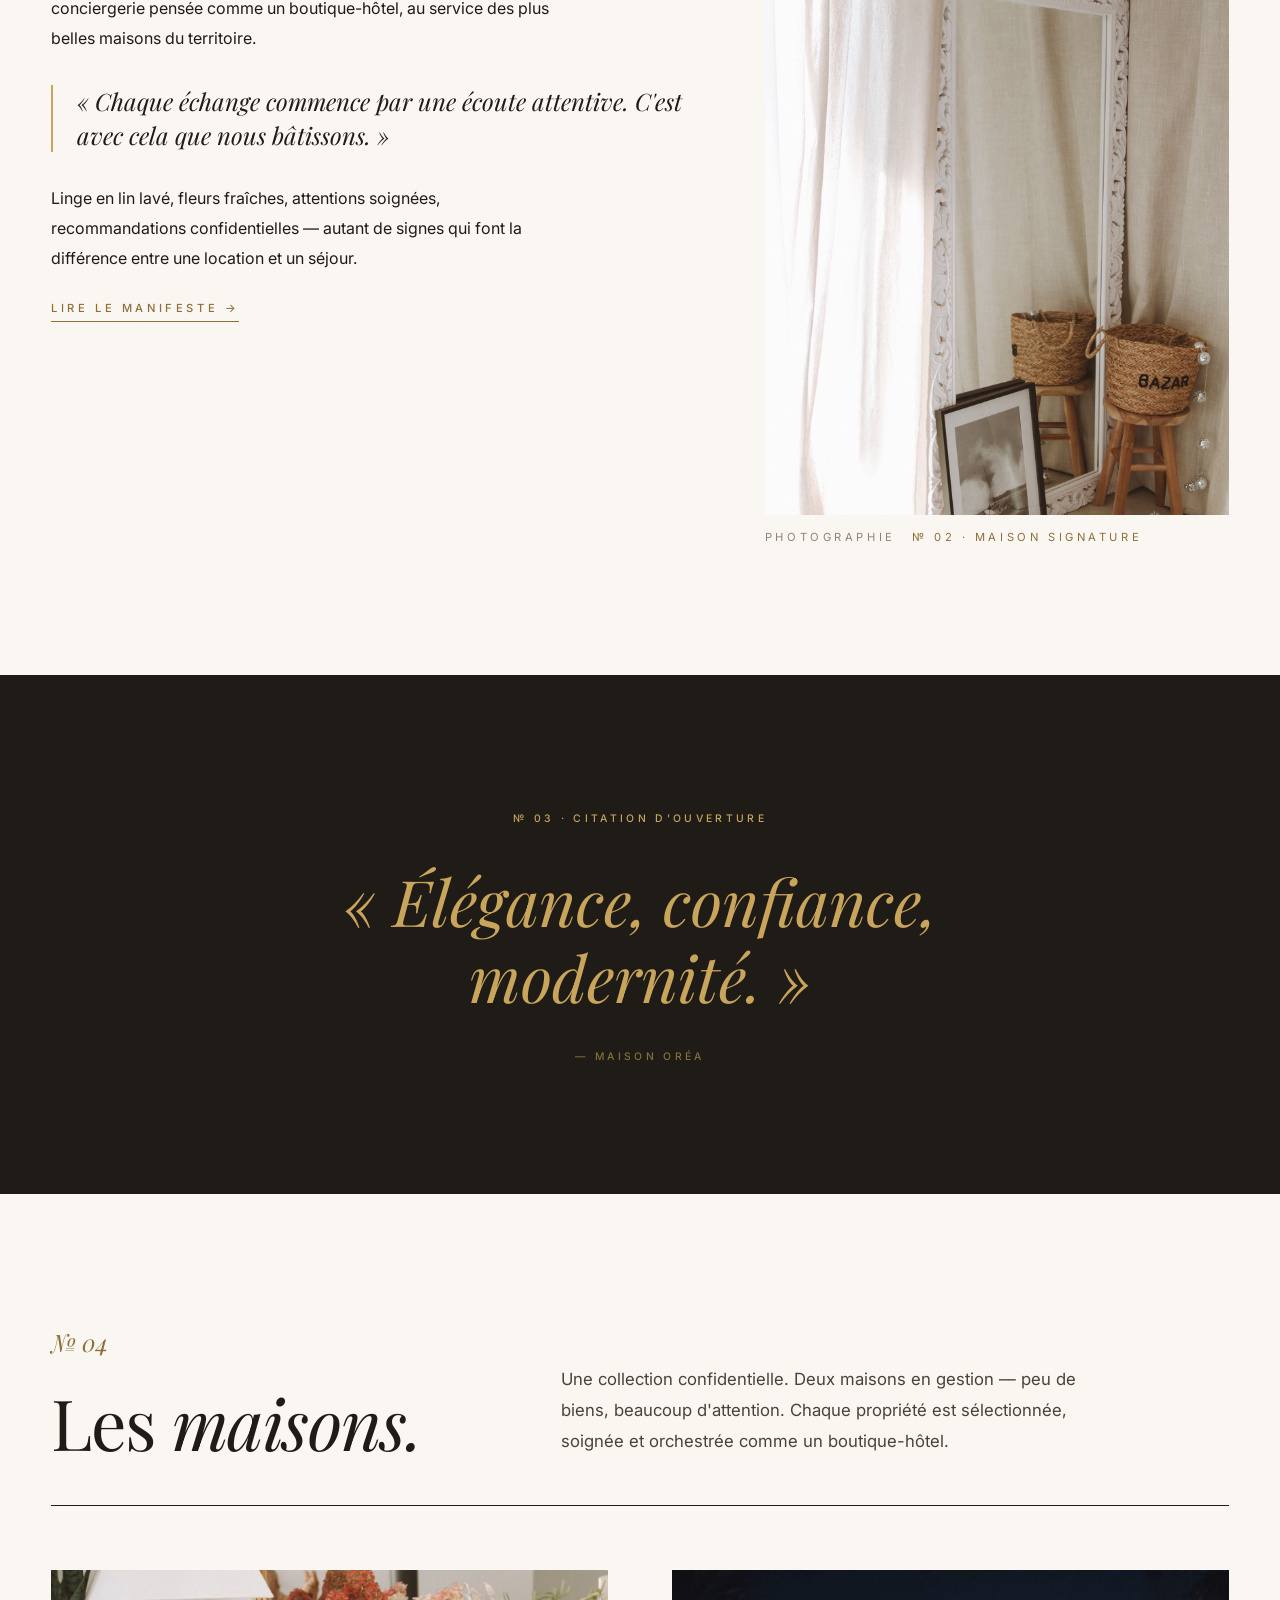
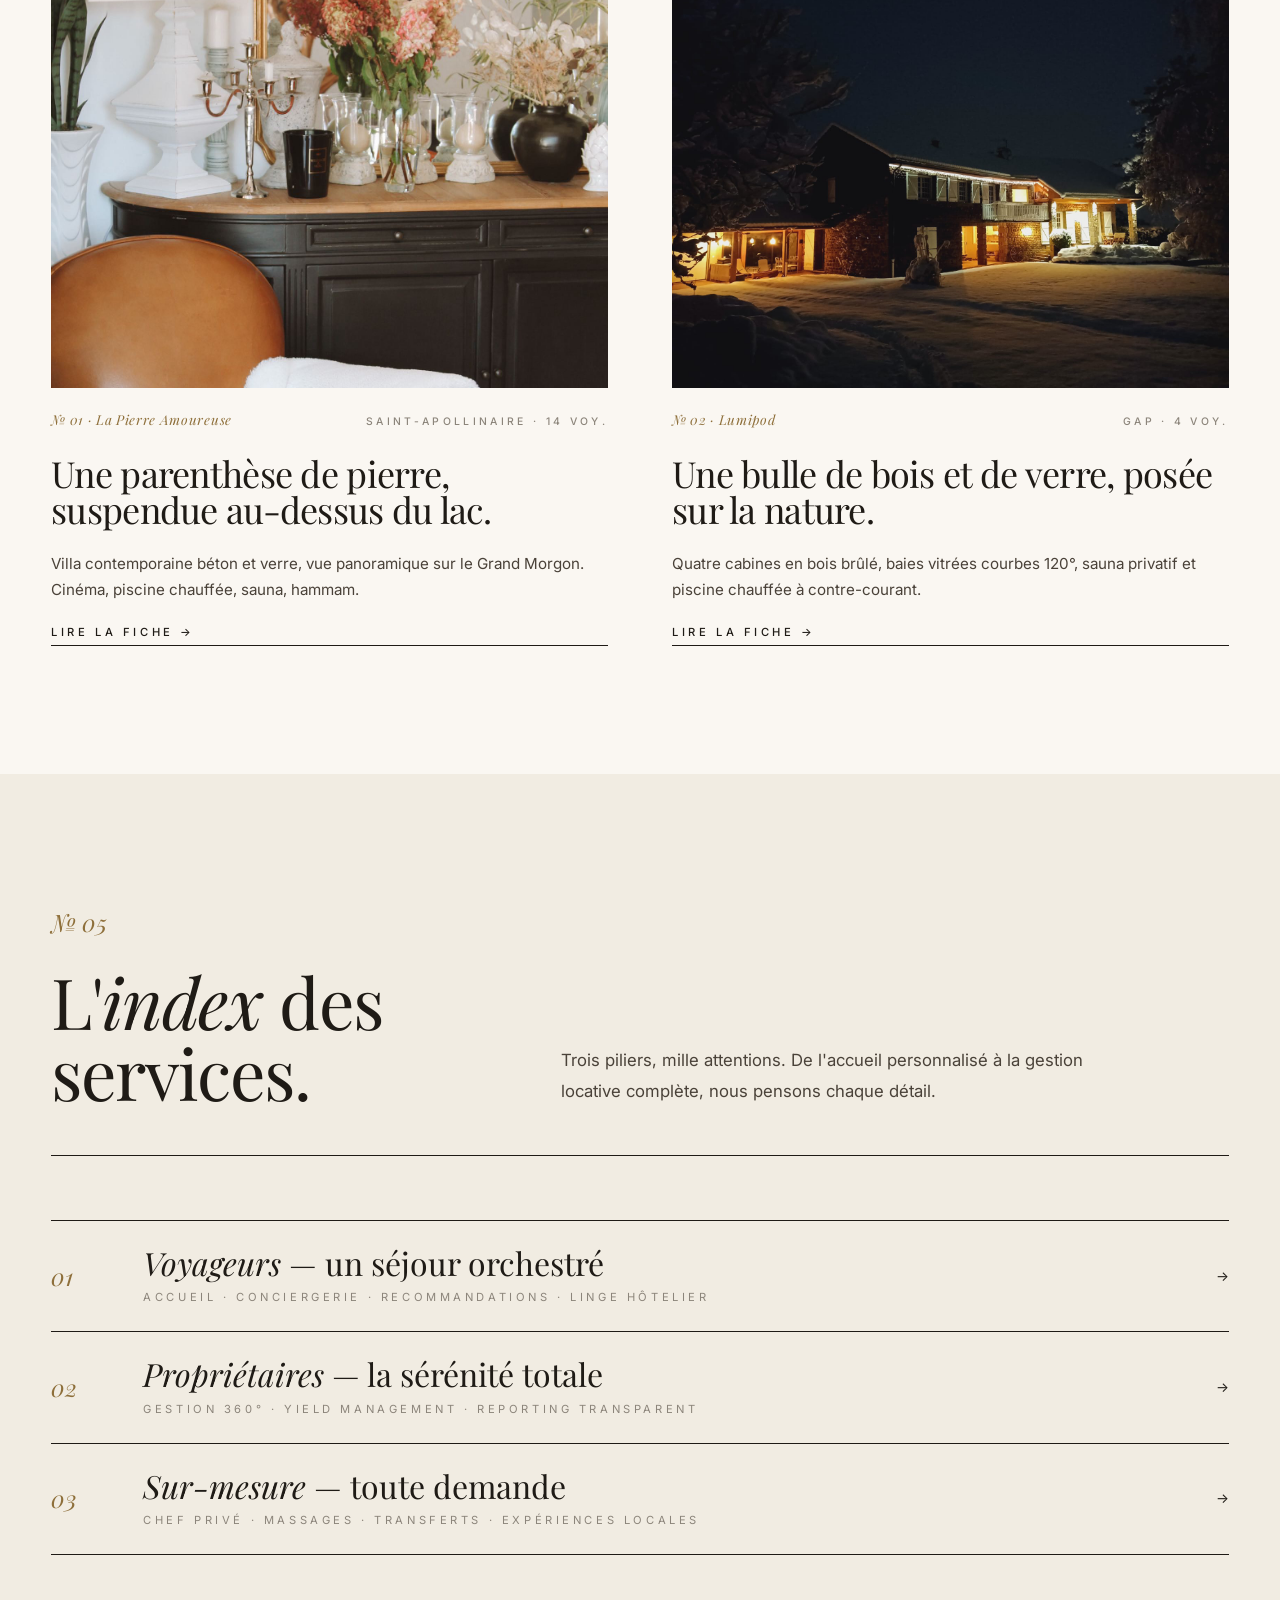
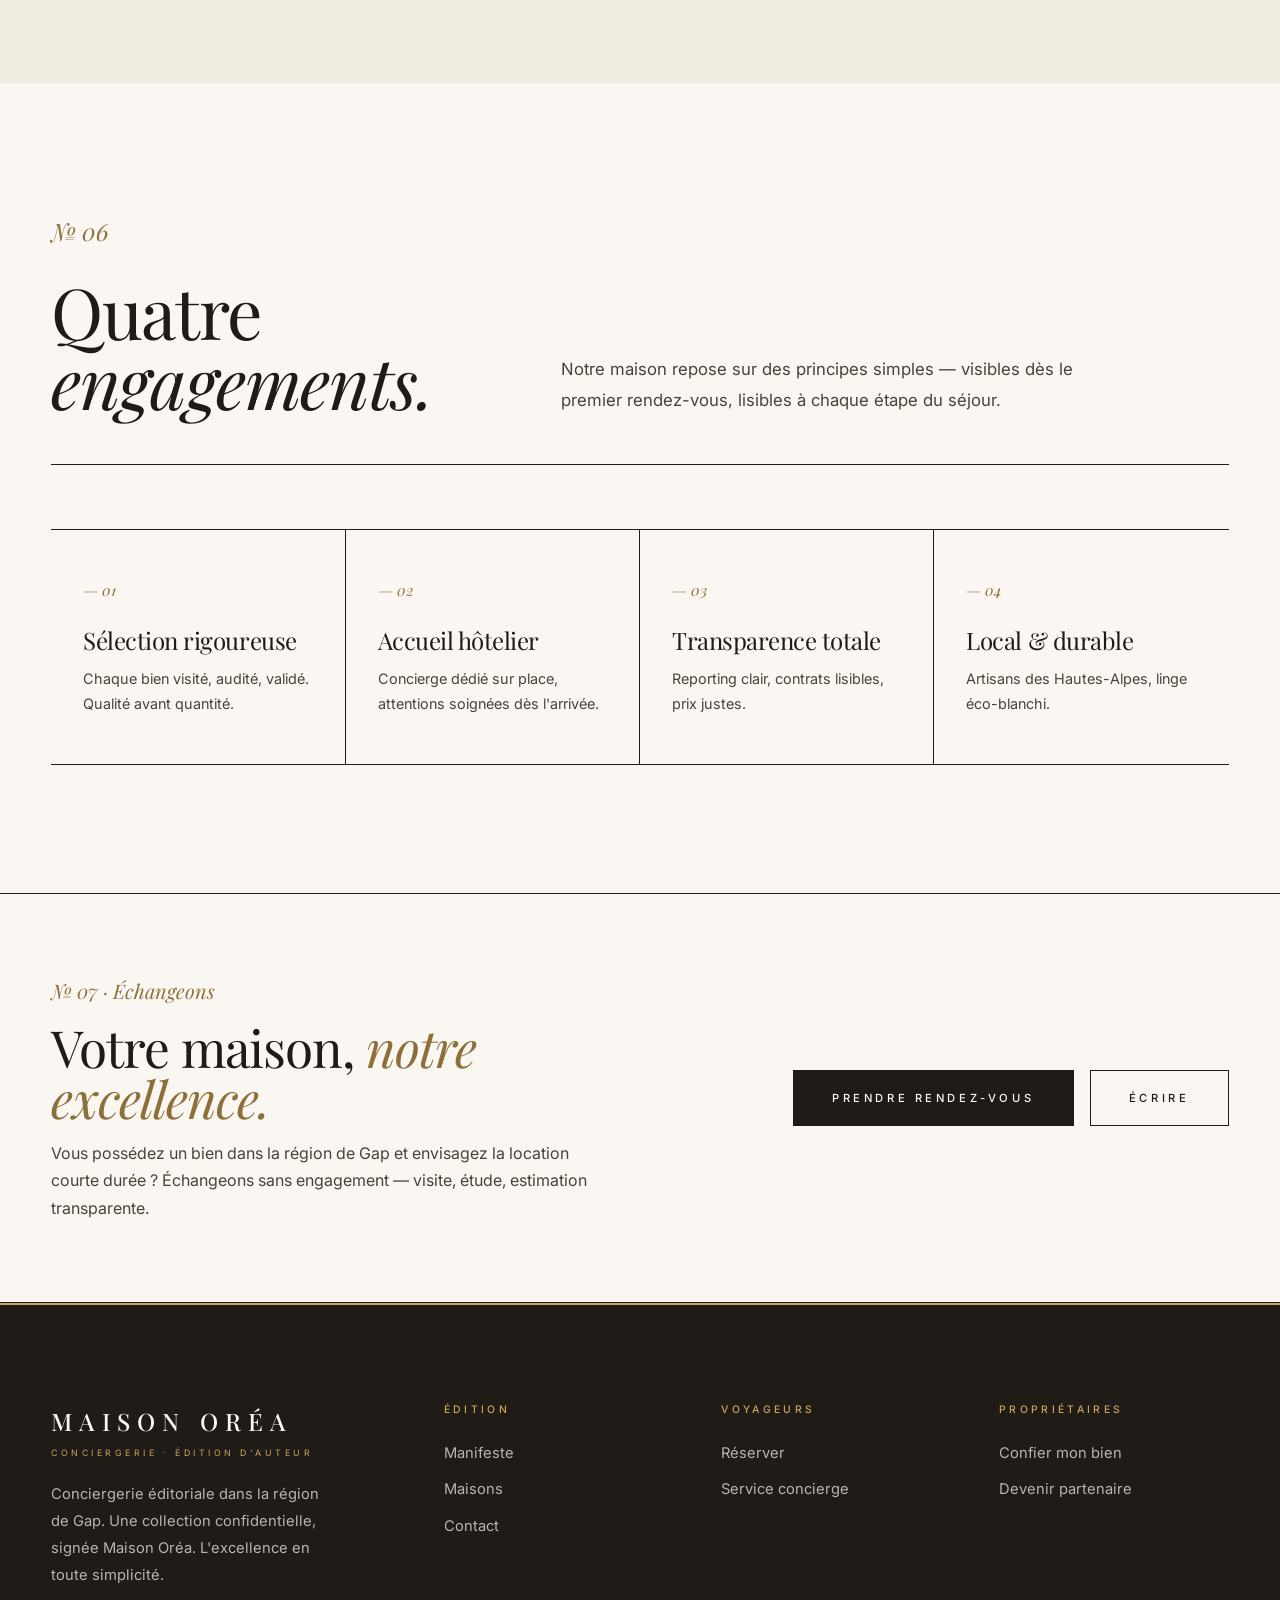
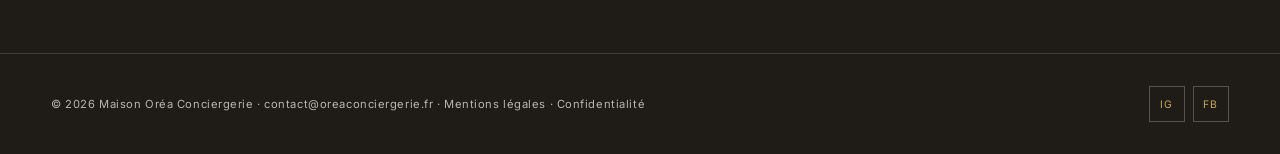
==== commit c6e4c566: "Suppression lorem ipsum + corrections responsive mobile" ====
--- a/index.html
+++ b/index.html
@@ -23,7 +23,7 @@
 <!-- HEADER -->
 <header class="site-header">
   <div class="nav-row">
-    <a href="index.html" class="brand"><img src="assets/img/logo.png" alt="Maison Oréa"><span><span class="brand-name">MAISON ORÉA</span><span class="brand-tag">Conciergerie · Édition d'auteur</span></span></a>
+    <a href="index.html" class="brand"><img src="assets/img/logo.png" alt="Maison Oréa"><span><span class="brand-name">MAISON ORÉA</span><span class="brand-tag">Conciergerie<span class="brand-tag-sub"> · Édition d'auteur</span></span></span></a>
     <nav class="main-nav"><a href="logements.html">Maisons</a><a href="a-propos.html">Manifeste</a><a href="contact.html">Contact</a></nav>
     <div class="header-actions"><span class="lang-toggle"><span class="active">FR</span> · EN</span><a href="contact.html" class="btn-header">Réserver</a><button class="menu-toggle"><span></span><span></span><span></span></button></div>
   </div>
@@ -63,15 +63,14 @@
         <span class="num">№ 02</span>
         <h2>Le <em class="italic">manifeste.</em></h2>
       </div>
-      <p class="right">Lorem ipsum dolor sit amet consectetur adipiscing elit sed do eiusmod tempor incididunt ut labore et dolore magna aliqua. Notre conviction tient en une phrase : la location courte durée mérite mieux qu'un check-in impersonnel.</p>
+      <p class="right">Notre conviction tient en une phrase : la location courte durée mérite mieux qu'un check-in impersonnel.</p>
     </div>
 
     <div class="editorial-block col-7-5 fade-up">
       <div class="editorial-text">
-        <p>Lorem ipsum dolor sit amet consectetur adipiscing elit sed do eiusmod tempor incididunt ut labore et dolore. Maison Oréa accompagne propriétaires et voyageurs avec exigence et discrétion, dans la région de Gap et les Hautes-Alpes. Une conciergerie pensée comme un boutique-hôtel, au service des plus belles maisons du territoire.</p>
-        <p>Sed do eiusmod tempor incididunt ut labore et dolore magna aliqua. Ut enim ad minim veniam, quis nostrud exercitation ullamco laboris nisi ut aliquip ex ea commodo consequat. Duis aute irure dolor in reprehenderit.</p>
+        <p>Maison Oréa accompagne propriétaires et voyageurs avec exigence et discrétion, dans la région de Gap et les Hautes-Alpes. Une conciergerie pensée comme un boutique-hôtel, au service des plus belles maisons du territoire.</p>
         <p class="note">« Chaque échange commence par une écoute attentive. C'est avec cela que nous bâtissons. »</p>
-        <p>Lorem ipsum dolor sit amet consectetur adipiscing. Linge en lin lavé, fleurs fraîches, attentions soignées, recommandations confidentielles — autant de signes qui font la différence entre une location et un séjour.</p>
+        <p>Linge en lin lavé, fleurs fraîches, attentions soignées, recommandations confidentielles — autant de signes qui font la différence entre une location et un séjour.</p>
         <a href="a-propos.html" class="link-arrow gold">Lire le manifeste →</a>
       </div>
       <div>
@@ -99,7 +98,7 @@
         <span class="num">№ 04</span>
         <h2>Les <em class="italic">maisons.</em></h2>
       </div>
-      <p class="right">Lorem ipsum. Une collection confidentielle. Deux maisons en gestion — peu de biens, beaucoup d'attention. Chaque propriété est sélectionnée, soignée et orchestrée comme un boutique-hôtel.</p>
+      <p class="right">Une collection confidentielle. Deux maisons en gestion — peu de biens, beaucoup d'attention. Chaque propriété est sélectionnée, soignée et orchestrée comme un boutique-hôtel.</p>
     </div>
 
     <div class="lodge-edit fade-up">
@@ -110,7 +109,7 @@
           <span class="label-cap">Saint-Apollinaire · 14 voy.</span>
         </div>
         <h3>Une parenthèse de pierre, suspendue au-dessus du lac.</h3>
-        <p class="desc">Lorem ipsum dolor sit amet. Villa contemporaine béton et verre, vue panoramique sur le Grand Morgon. Cinéma, piscine chauffée, sauna, hammam.</p>
+        <p class="desc">Villa contemporaine béton et verre, vue panoramique sur le Grand Morgon. Cinéma, piscine chauffée, sauna, hammam.</p>
         <a href="logement-pierre-amoureuse.html" class="link-arrow">Lire la fiche →</a>
       </article>
       <article class="lodge-edit-card wide">
@@ -120,7 +119,7 @@
           <span class="label-cap">Gap · 4 voy.</span>
         </div>
         <h3>Une bulle de bois et de verre, posée sur la nature.</h3>
-        <p class="desc">Sed do eiusmod tempor. Quatre cabines en bois brûlé, baies vitrées courbes 120°, sauna privatif et piscine chauffée à contre-courant.</p>
+        <p class="desc">Quatre cabines en bois brûlé, baies vitrées courbes 120°, sauna privatif et piscine chauffée à contre-courant.</p>
         <a href="logement-pierre-amoureuse.html" class="link-arrow">Lire la fiche →</a>
       </article>
     </div>
@@ -166,7 +165,7 @@
         <span class="num">№ 06</span>
         <h2>Quatre <em class="italic">engagements.</em></h2>
       </div>
-      <p class="right">Lorem ipsum dolor sit amet. Notre maison repose sur des principes simples — visibles dès le premier rendez-vous, lisibles à chaque étape du séjour.</p>
+      <p class="right">Notre maison repose sur des principes simples — visibles dès le premier rendez-vous, lisibles à chaque étape du séjour.</p>
     </div>
     <div class="fourcols fade-up">
       <div class="fourcols-item"><span class="num">— 01</span><h4>Sélection rigoureuse</h4><p>Chaque bien visité, audité, validé. Qualité avant quantité.</p></div>
@@ -183,7 +182,7 @@
     <div>
       <span class="numero">№ 07 · Échangeons</span>
       <h2 style="margin-top: 0.85rem;">Votre maison, <em class="italic">notre excellence.</em></h2>
-      <p>Lorem ipsum dolor sit amet. Vous possédez un bien dans la région de Gap et envisagez la location courte durée ? Échangeons sans engagement — visite, étude, estimation transparente.</p>
+      <p>Vous possédez un bien dans la région de Gap et envisagez la location courte durée ? Échangeons sans engagement — visite, étude, estimation transparente.</p>
     </div>
     <div class="actions"><a href="contact.html" class="btn btn-primary">Prendre rendez-vous</a><a href="contact.html" class="btn btn-ghost">Écrire</a></div>
   </div>
@@ -193,7 +192,7 @@
 <footer class="site-footer">
   <div class="footer-grid">
     <div class="footer-brand">
-      <span class="brand-name">MAISON ORÉA</span><span class="brand-tag">Conciergerie · Édition d'auteur</span>
+      <span class="brand-name">MAISON ORÉA</span><span class="brand-tag">Conciergerie<span class="brand-tag-sub"> · Édition d'auteur</span></span>
       <p>Conciergerie éditoriale dans la région de Gap. Une collection confidentielle, signée Maison Oréa. L'excellence en toute simplicité.</p>
     </div>
     <div class="footer-col"><h5>Édition</h5><ul><li><a href="a-propos.html">Manifeste</a></li><li><a href="logements.html">Maisons</a></li><li><a href="contact.html">Contact</a></li></ul></div>
--- a/assets/css/style.css
+++ b/assets/css/style.css
@@ -359,3 +359,38 @@
 .amenity:nth-child(even) { padding-left: 2rem; }
 .amenity .num { font-family: var(--serif); font-style: italic; color: var(--or-fonce); font-size: 0.9rem; }
 @media (max-width: 600px) { .amenity-grid { grid-template-columns: 1fr; } .amenity:nth-child(odd) { border-right: 0; padding-right: 0; } .amenity:nth-child(even) { padding-left: 0; } }
+
+
+/* ============================================
+   PATCH RESPONSIVE MOBILE (ajout v2)
+   ============================================ */
+@media (max-width: 768px) {
+  /* Forms : champs en 1 colonne au lieu de 2 */
+  .field-row { grid-template-columns: 1fr; gap: 0; }
+
+  /* Amenity grid en 1 colonne */
+  .amenity-grid { grid-template-columns: 1fr; gap: 0; }
+
+  /* Cible les inline styles grid 2-3-4 cols → 1 col mobile */
+  div[style*="grid-template-columns: 1fr 1fr"],
+  div[style*="grid-template-columns: repeat(3"],
+  div[style*="grid-template-columns: repeat(4"] {
+    grid-template-columns: 1fr !important;
+    gap: 1.5rem !important;
+  }
+}
+
+@media (max-width: 768px) {
+  /* V3 : sous-titre header secondaire caché sur mobile */
+  .brand-tag-sub { display: none; }
+
+  /* V3 : cards de maisons en 1 col */
+  .lodge-edit { grid-template-columns: 1fr; gap: 3rem; }
+
+  /* V3 : amenity (annule les bordures alternées) */
+  .amenity:nth-child(odd) { border-right: 0; padding-right: 0; }
+  .amenity:nth-child(even) { padding-left: 0; }
+
+  /* V3 : six engagements (3 cols par défaut) → 1 col sur mobile */
+  /* Ciblé via inline style déjà géré par le patch commun */
+}
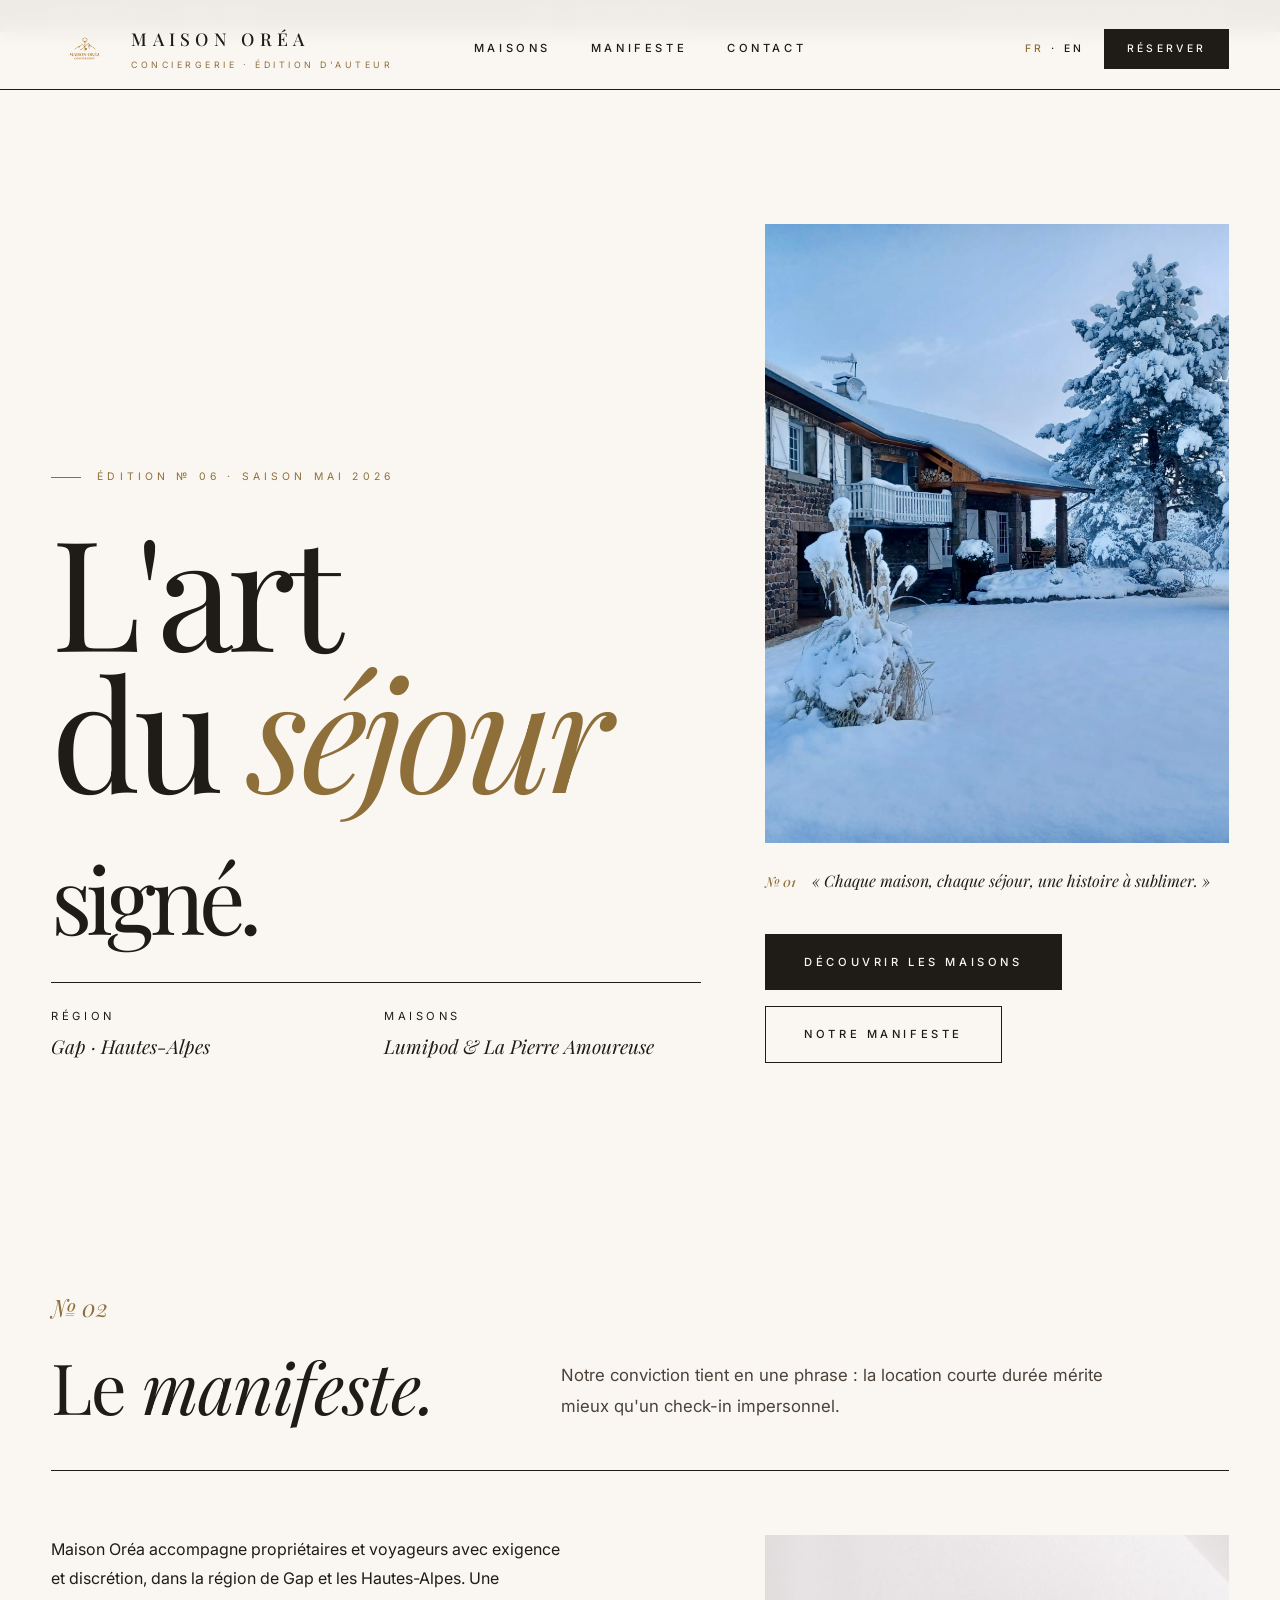
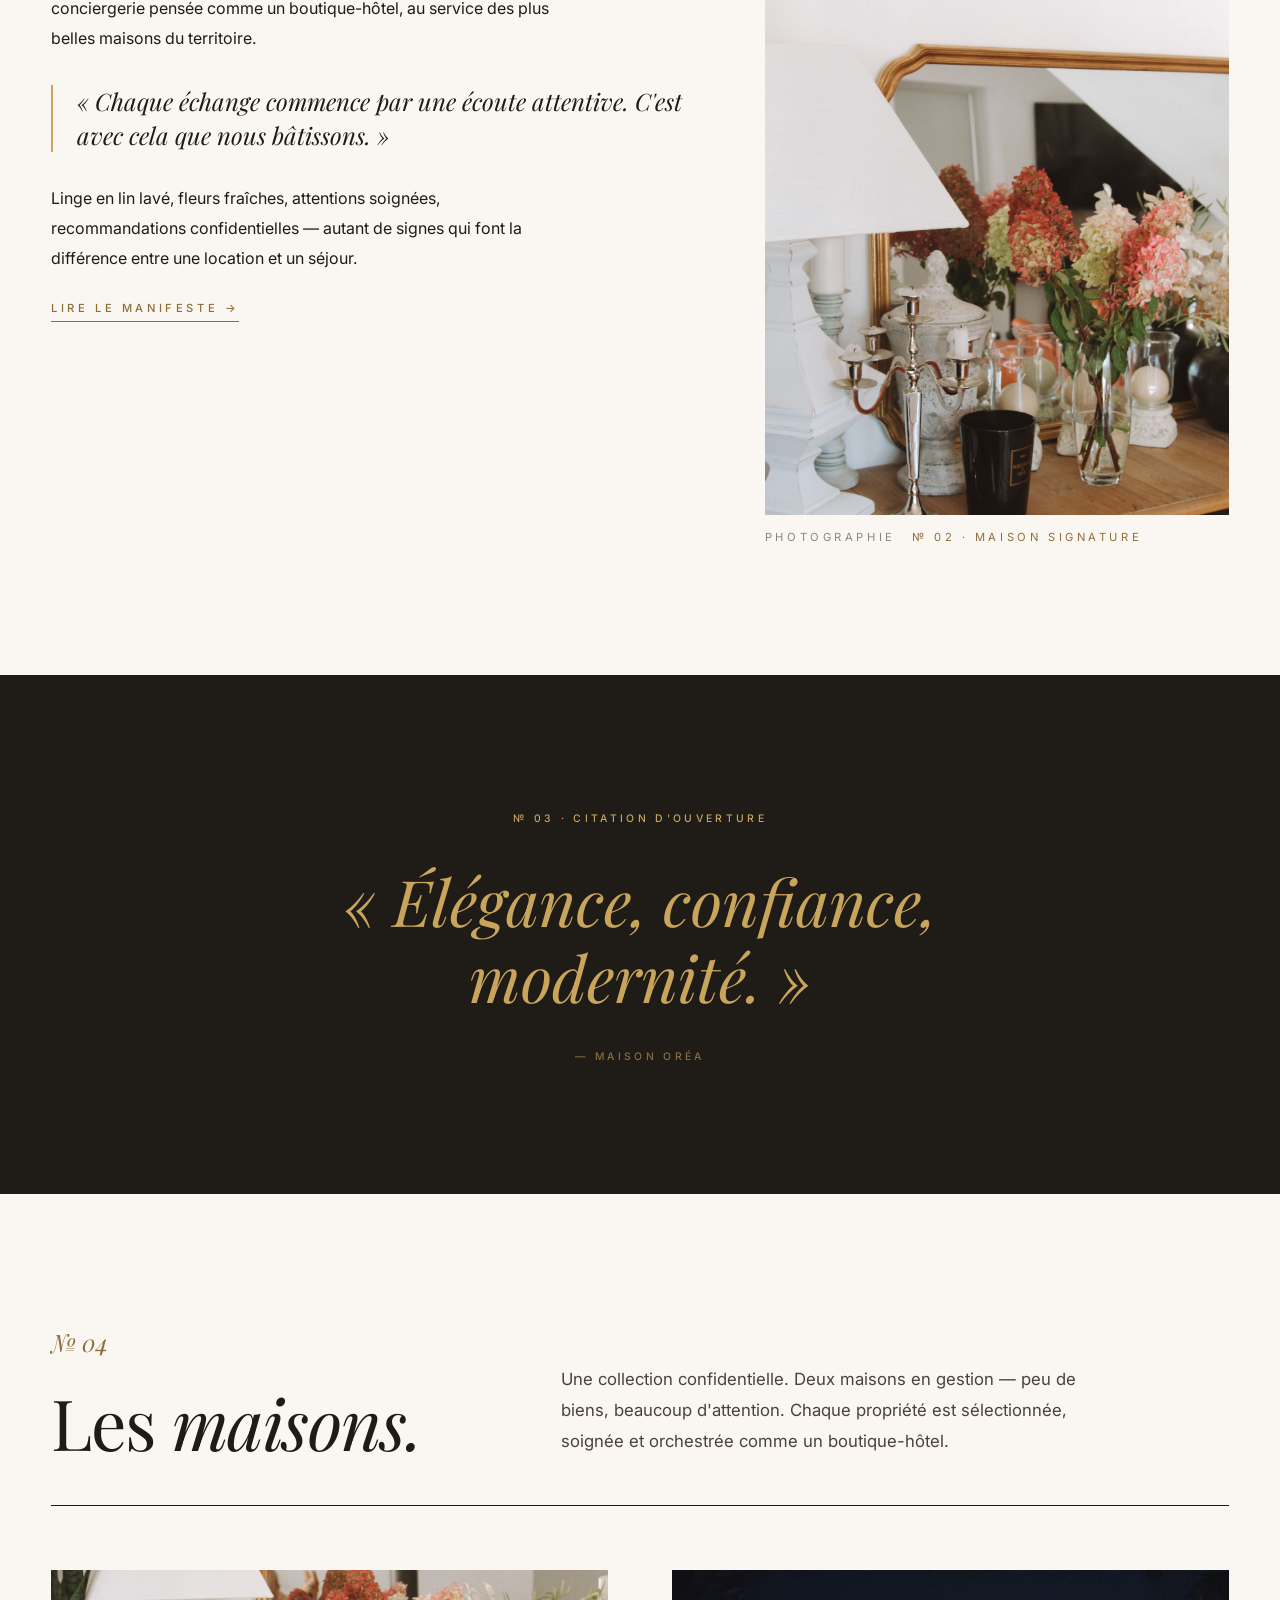
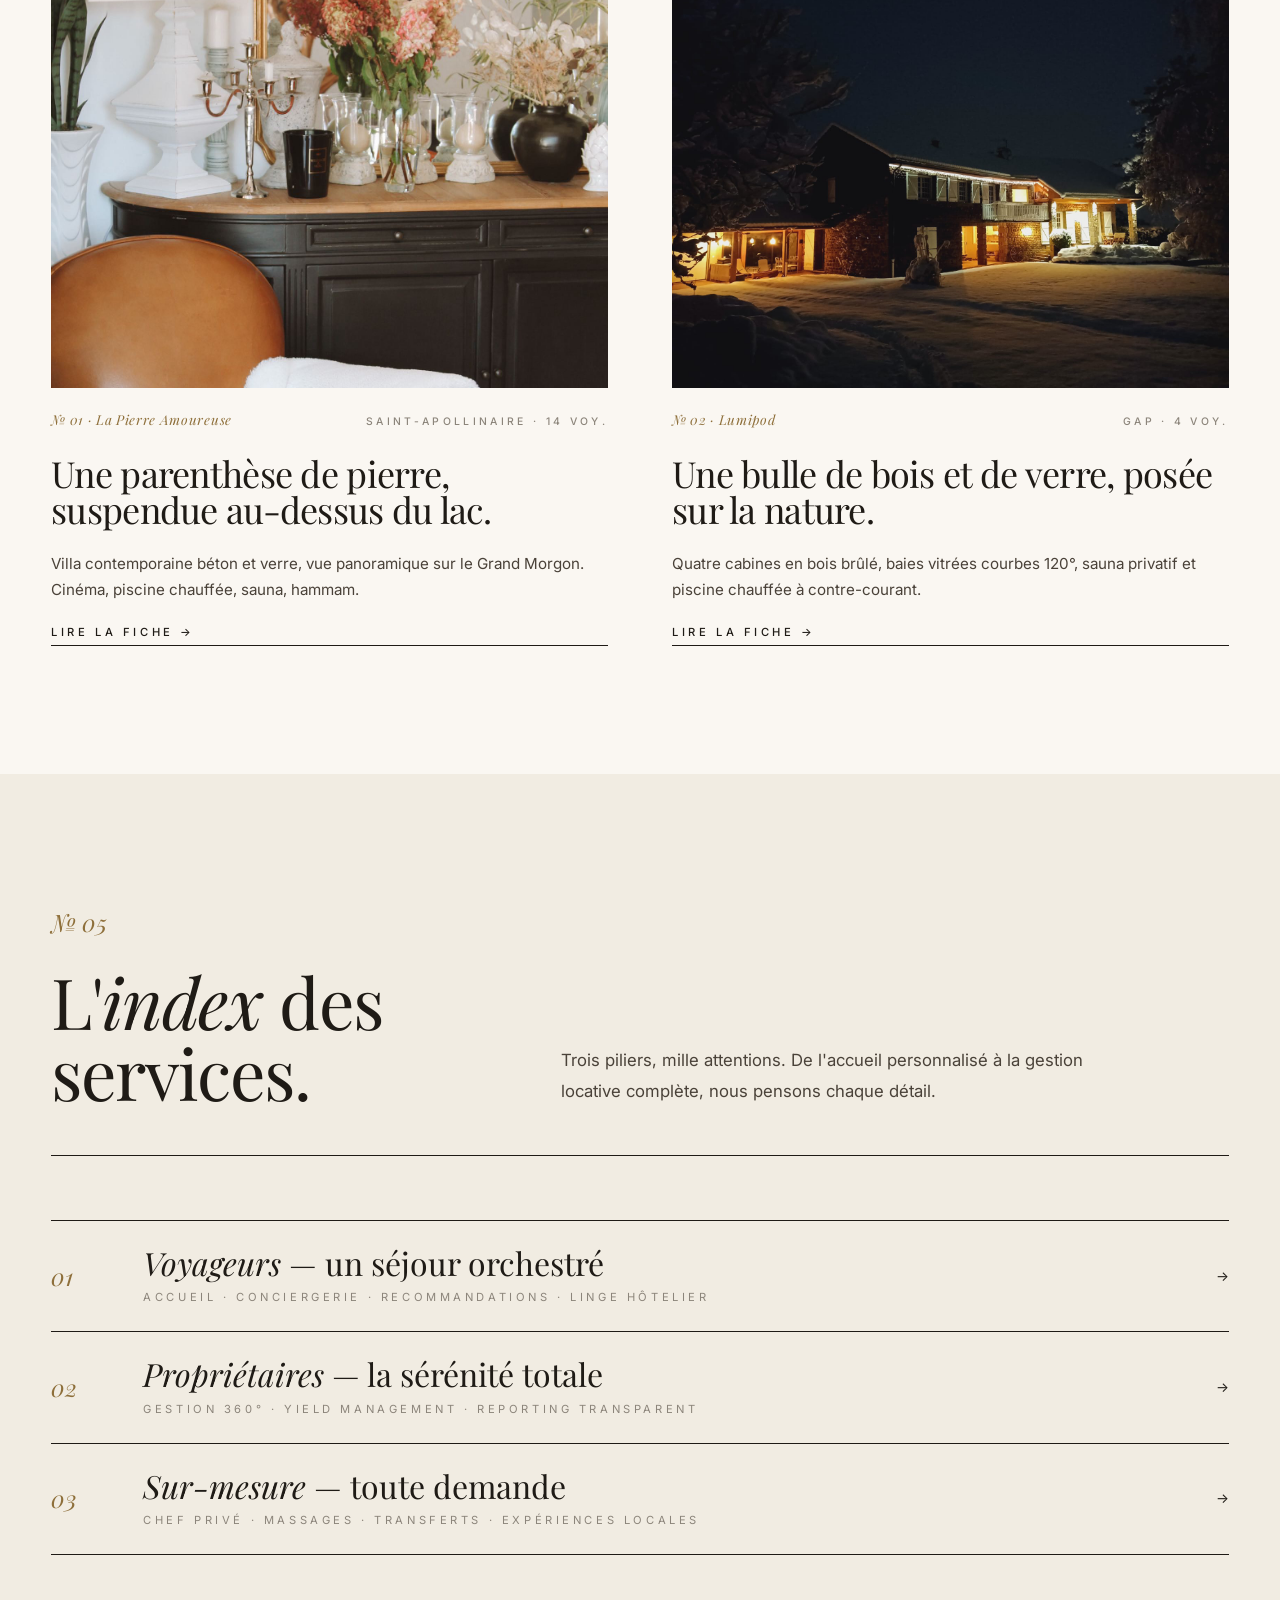
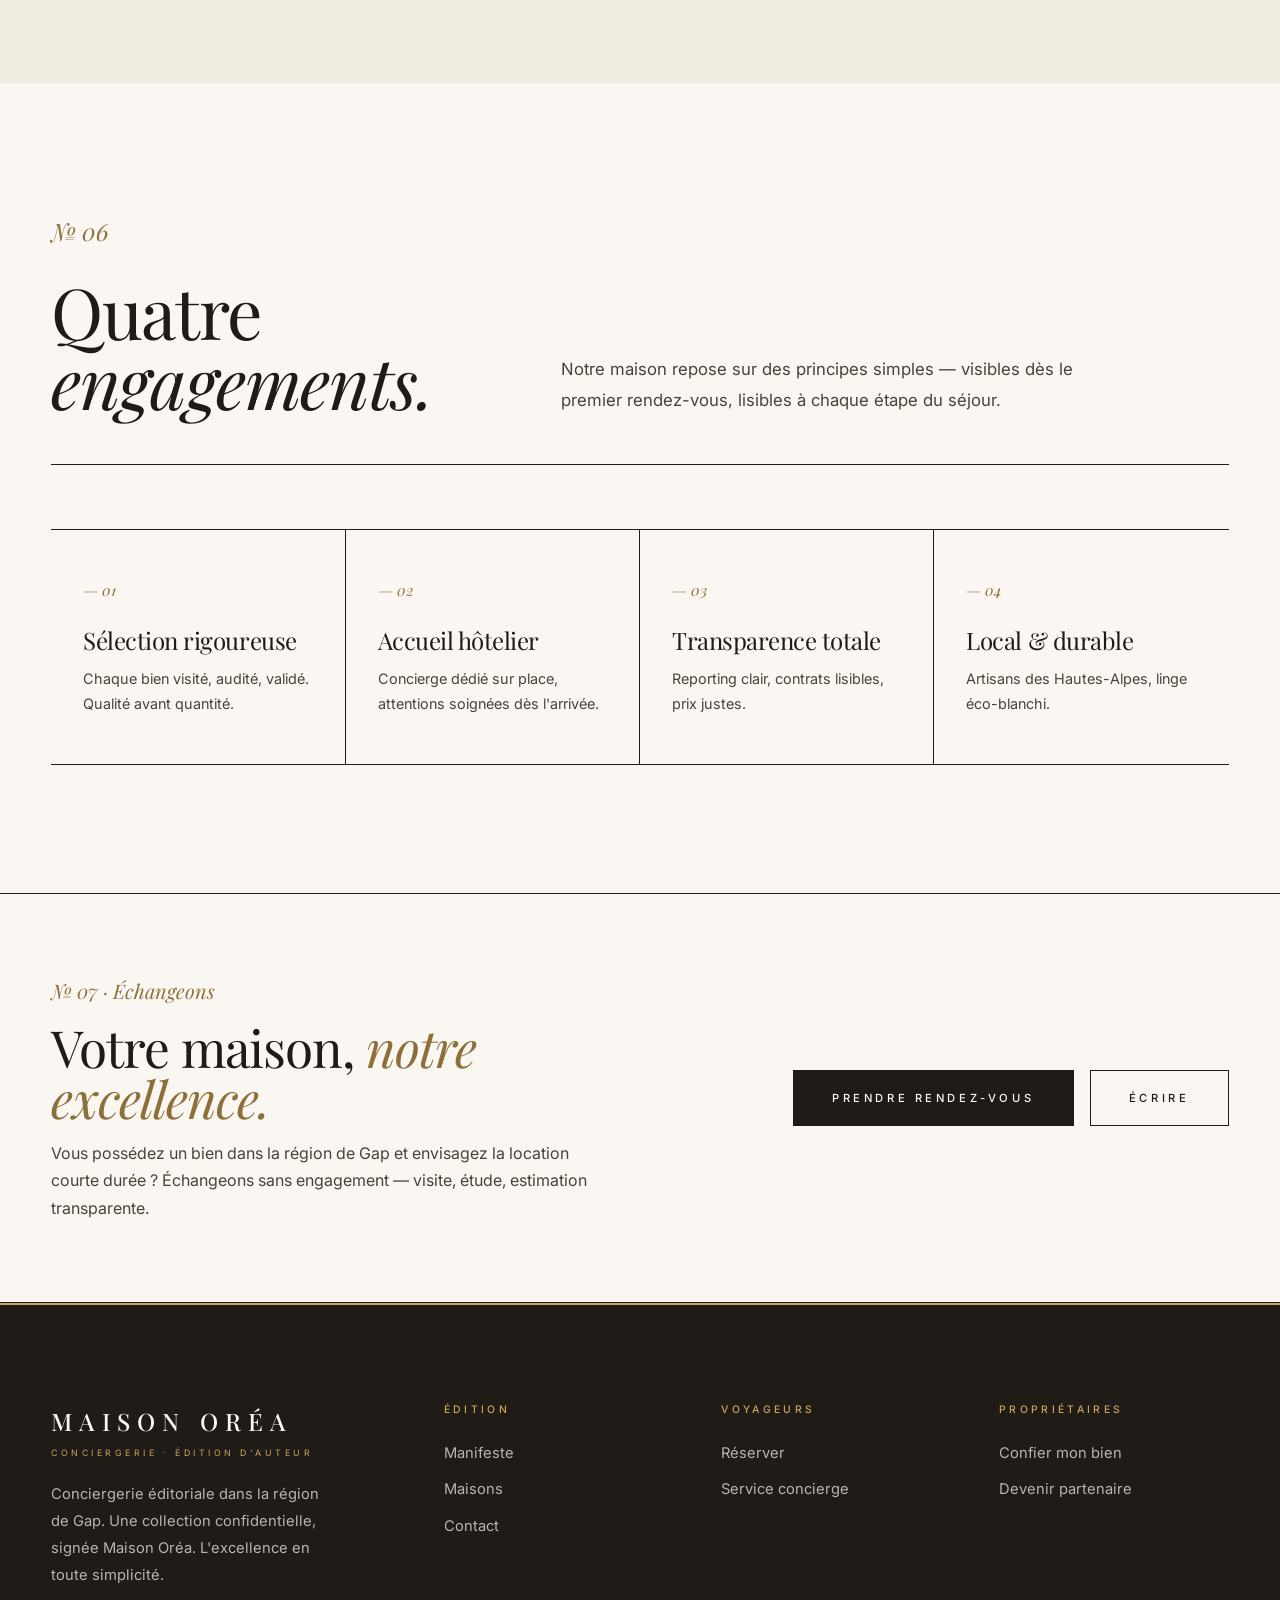
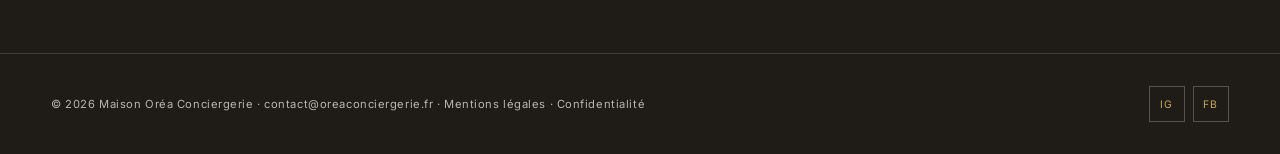
==== commit f8434591: "Citation Yohann et Lucile + galerie Pierre Amoureuse + diversification photos" ====
--- a/index.html
+++ b/index.html
@@ -75,7 +75,7 @@
       </div>
       <div>
         <div class="editorial-image">
-          <img src="assets/img/josiane-2.jpg" alt="Intérieur" loading="lazy">
+          <img src="assets/img/extra-j-823f7b.jpg" alt="Intérieur" loading="lazy">
         </div>
         <div class="editorial-credit"><span>Photographie</span><span class="or">№ 02 · Maison signature</span></div>
       </div>
